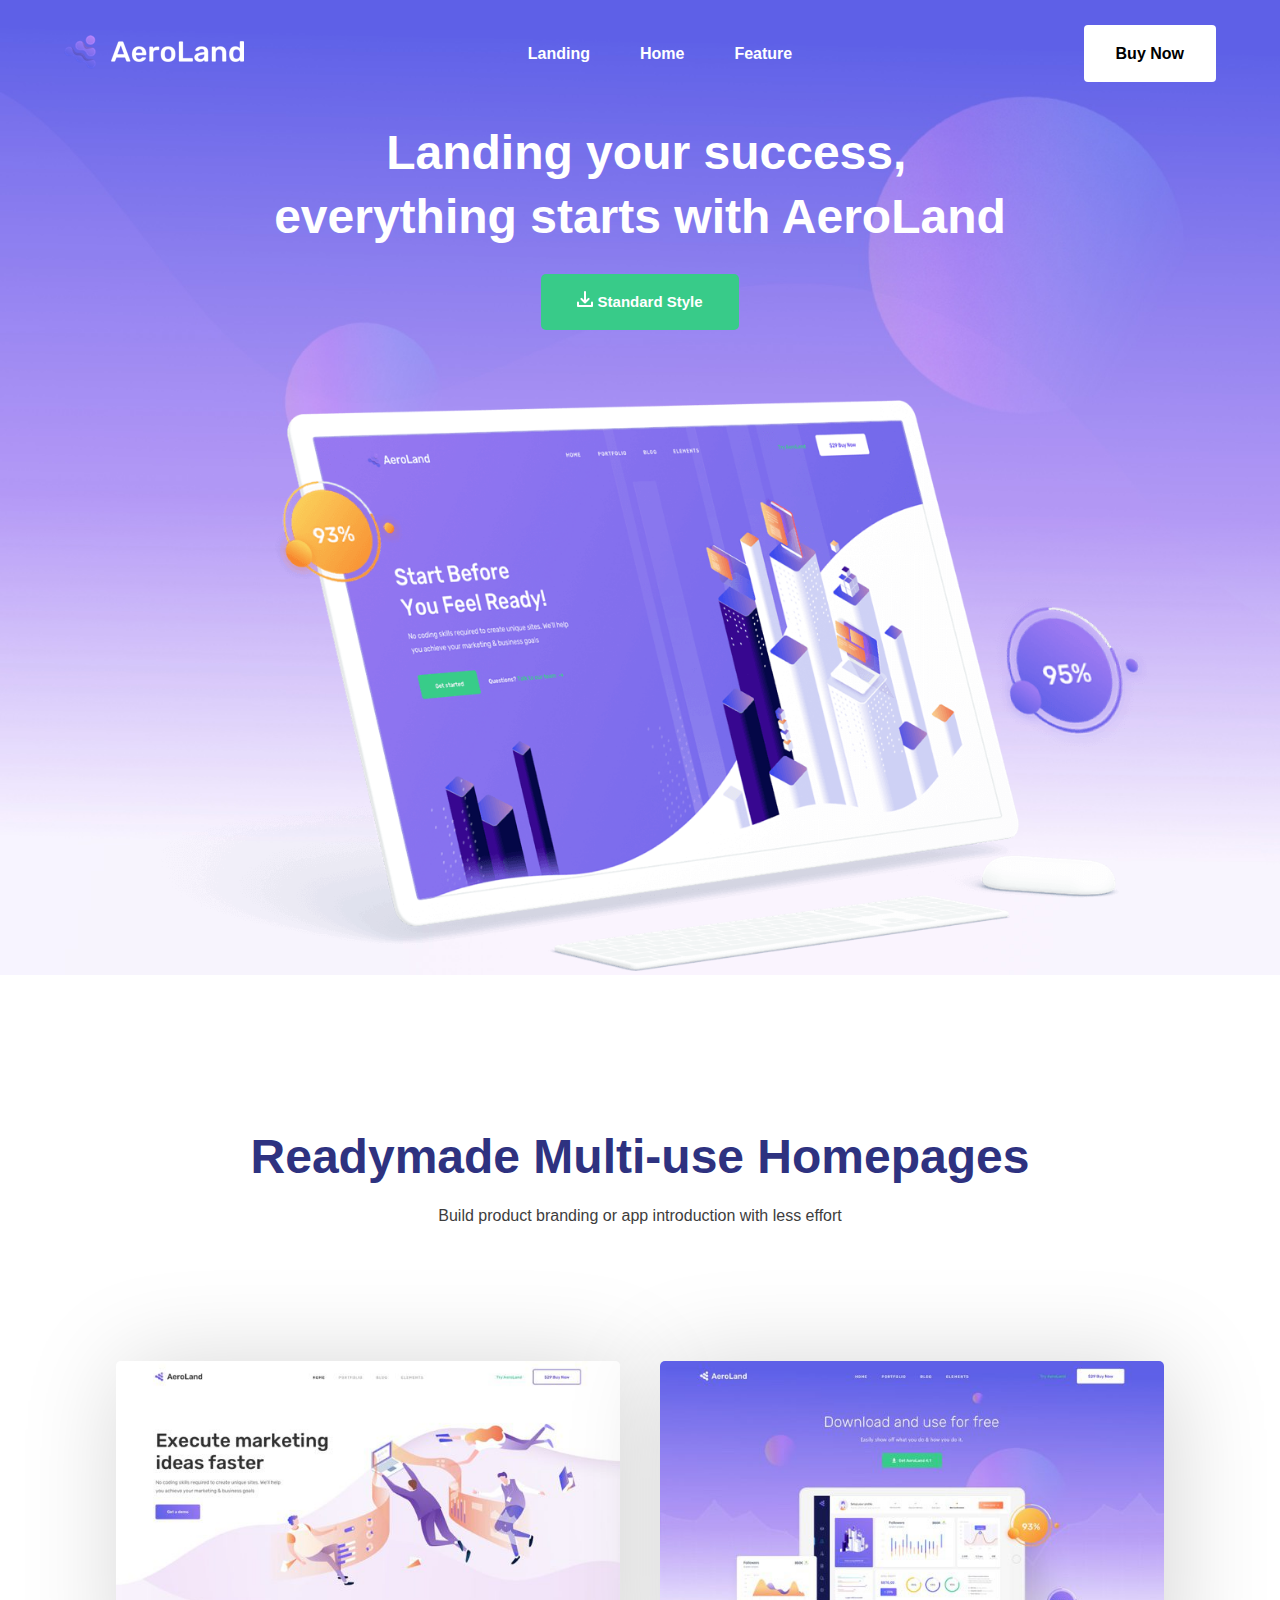
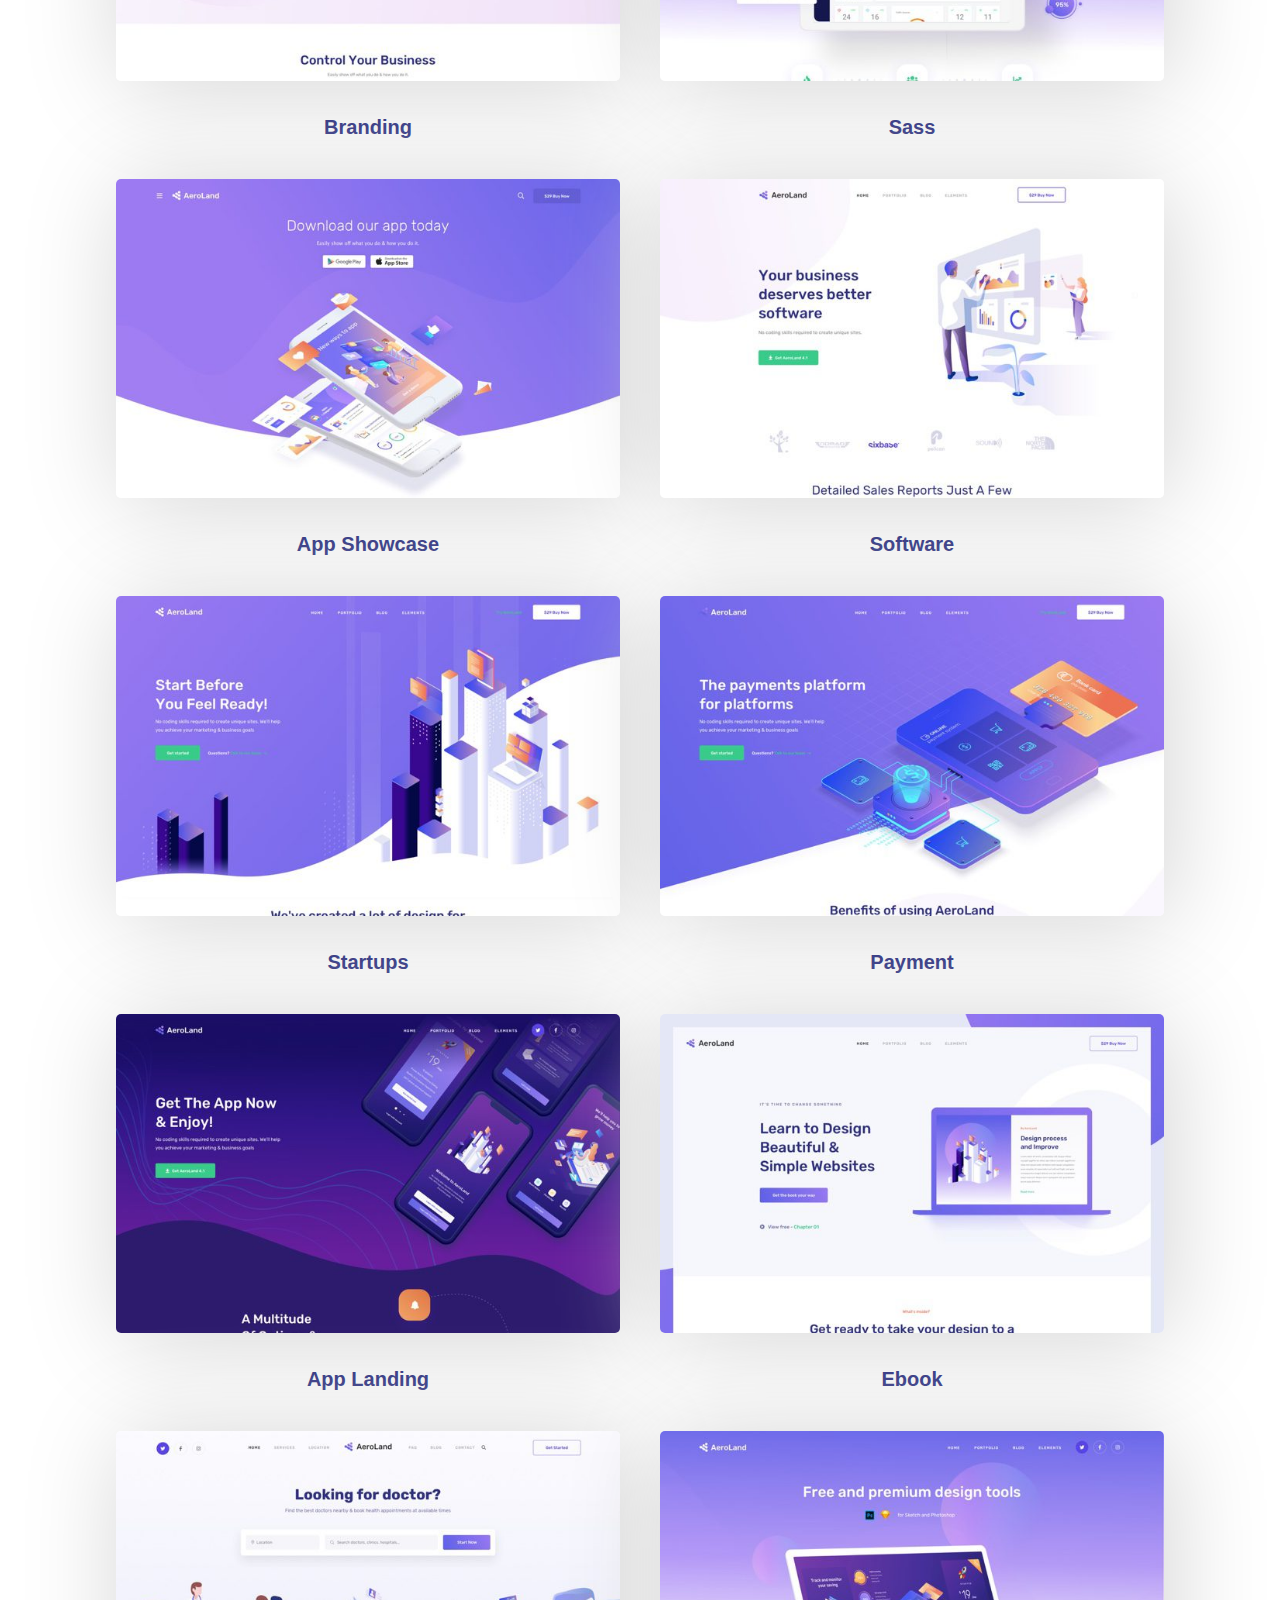
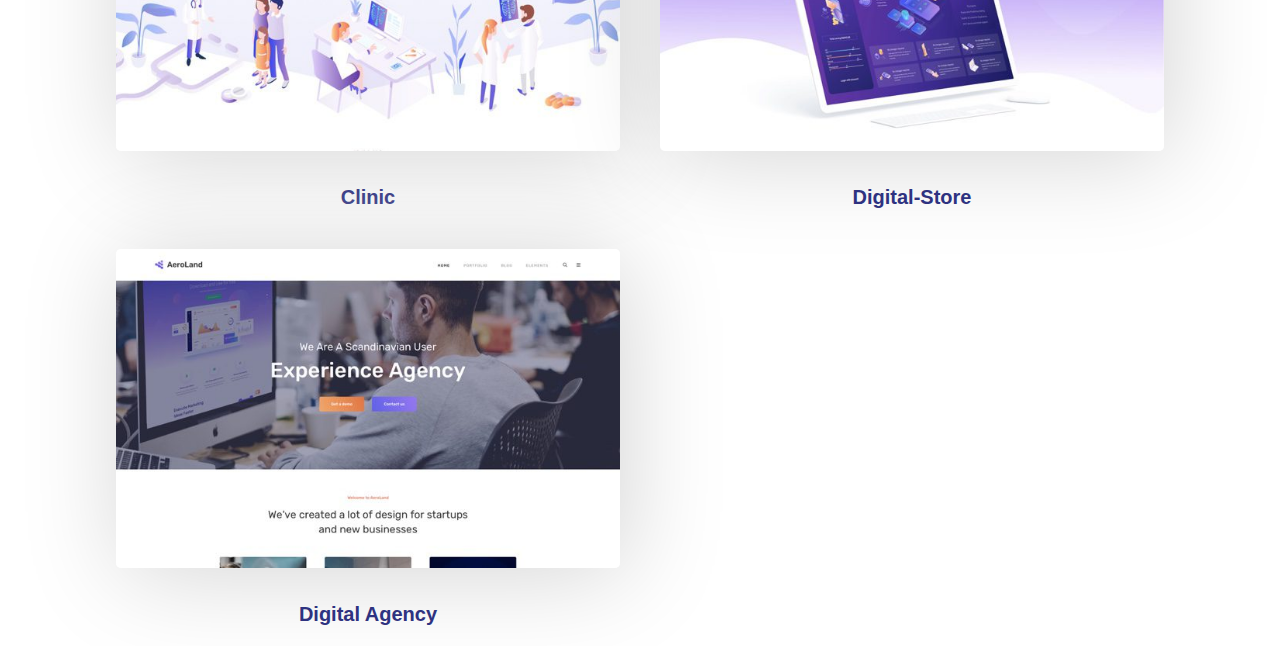
==== index.html @ af45e35d "project-clone-andamento" ====
<!DOCTYPE html>
<html lang="pt-br">

<head>
    <meta charset="UTF-8">
    <meta http-equiv="X-UA-Compatible" content="IE=edge">
    <meta name="viewport" content="width=device-width, initial-scale=1.0">
    <link rel="stylesheet" href="./css/style.css">
    <meta name="description" content="um site clone">

    <title>Aeroland</title>
</head>

<body>
    <!--LOGO DO SITE-->
    <div class="landing-hero-area">


        <nav class="navbar">
            <div class="logo">
                <img src=".//image/logo.png" alt="logo land">
            </div>
            <!--MENU DO SITE-->
            <div class="menu">
                <ul>
                    <li><a href="#">Landing</a></li>
                    <li><a href="#"> Home</a></li>
                    <li><a href="#">Feature</a></li>
                </ul>
            </div>

            <div id="botao-separado">
                <a href="#">Buy Now</a>
            </div>

        </nav>
        <header class="header">

            <div class="headline">
                <div class="title">
                    <h2 class="title-landing">&ensp; &ensp; &ensp; Landing your success,<br>
                        everything starts with AeroLand</h2>
                </div>

                <div class="btn-download">
                    <a class="style-standard" href="#" download>
                        <img src=".//image/download.png" alt="">
                        Standard Style</a>
                </div>


                <div class="img-area">
                    <div class="imagem-area">
                        <img src=".//image/landing.png" alt="">
                    </div>
                </div>
            </div>

        </header>

    </div>
    </div>


    <!--PARTE DA SECTION-->
    <section class="landing-section">
        <div>
            <h2 class="titulo-section">Readymade Multi-use Homepages</h2>
            <p class="subtitulo-section">Build product branding or app introduction with less effort</p>
        </div>
    </section>

    <main class="main">


        <!--EMBRULHO DAS DIVS-->
        <div class="wrap-imagens">

            <div class="landing-miniatura">
                <img class="miniatura-row1" src="/image/img-sections/branding.jpg" alt="branding">
                <h3>Branding</h3>
            </div>
            <div class="landing-miniatura">
                <img class="miniatura-row2" src="/image/img-sections/saas.jpg" alt="saas">
                <h3>Sass</h3>

            </div>
            <div class="landing-miniatura">
                <img class="miniatura-row3" src="/image/img-sections/showcase.jpg" alt="App showcase">
                <h3>App Showcase</h3>

            </div>
            <div class="landing-miniatura">
                <img class="miniatura-row4" src="/image/img-sections/software.jpg" alt="Software">
                <h3>Software</h3>

            </div>
            <div class="landing-miniatura">
                <img class="miniatura-row5" src="/image/img-sections/start-ups.jpg" alt="Start-ups">
                <h3>Startups</h3>

            </div>
            <div class="landing-miniatura">
                <img class="miniatura-row6" src="/image/img-sections/payments.jpg" alt="Payments">
                <h3>Payment</h3>

            </div>
            <div class="landing-miniatura">
                <img class="miniatura-row7" src="/image/img-sections/landing.jpg" alt="Landing">
                <h3>App Landing</h3>

            </div>
            <div class="landing-miniatura">
                <img class="miniatura-row8" src="/image/img-sections/ebook.jpg" alt="Ebook">
                <h3>Ebook</h3>

            </div>
            <div class="landing-miniatura">
                <img class="miniatura-row9" src="/image/img-sections//clinic.jpg" alt="clinic">
                <h3>Clinic</h3>

            </div>
            <div class="landing-miniatura">
                <img class="miniatura-row10" src="/image/img-sections//store.jpg" alt="Store">
                <h3>Digital-Store</h3>

            </div>
            <div class="landing-miniatura">
                <img class="miniatura-row11" src="/image/img-sections/agency.jpg" alt="Digital Agency">
                <h3>Digital Agency</h3>
            </div>
            <div class="space-none">
            </div>
        </div>
    </main>


    <section class="section2">
        <div class="container-section2">


        </div>
    </section>


</body>

</html>
---- css/style.css ----
.landing-hero-area {
    background-image: url('../image/background.jpg');
    background-size: cover;
    background-repeat: no-repeat;
    ;
}

* {
    margin: 0;
    border: 0;
    box-sizing: border-box;
    font-family: "Helvetica Neue", Helvetica, Arial, sans-serif;
}

.landing-hero-area {
    background-image: url(/image/background.jpg);
    background-size: cover;
    background-repeat: no-repeat;
}

.navbar {
    display: flex;
    height: 12vh;
    justify-content: center;
    align-items: center;
}

.logo {
    flex: 20%;
    margin-left: 5%;
    text-align: left;
}

.logo img {
    cursor: pointer;

}

.menu {
    flex: 50%;

}

.menu ul {
    list-style: none;
    display: flex;
    justify-content: center;
}

.menu ul li a {
    text-decoration: none;
    color: white;
    margin: 10px;
    padding: 15px;
    font-weight: 600;
}

#botao-separado {
    flex: 20%;
    margin-right: 5%;
    text-align: right;
}

#botao-separado>a {
    background-color: rgb(255, 255, 255);
    padding: 20px 32px;
    border-radius: 4px;
    color: black;
    text-decoration: none;
    font-weight: bold;

}

.header {
    display: flex;
    height: 100%;
    justify-content: center;
    margin-top: 1%;
}

.headline {
    display: block;
    height: 100%;
    width: 80%;
}

.title {
    display: flex;
    justify-content: center;
    color: rgb(0, 0, 0);
}

.title-landing {
    font-family: "Rubik", sans-serif;
    line-height: 1.34;
    font-weight: bold;
    font-size: 48px;
    color: #fff !important;
}

.img-area {
    display: flex;
    justify-content: center;
    align-items: flex-end;
}

.img-area img {
    max-width: 100%;
    justify-content: center;
    margin-top: 70px;
}

.btn-download {
    display: flex;
    justify-content: center;
}

.style-standard {
    font-size: 15px;
    font-weight: 600;
    letter-spacing: 0;
    color: #fff;
    background: #38cb89;
    padding: 0 36px;
    height: 56px;
    line-height: 56px;
    border-width: 0;
    border-radius: 5px;
    text-decoration: none;
    margin-top: 25px;
}

/* PARTE DA SECTION */

.landing-section {
    display: flex;
    justify-content: center;
    margin-top: 150px;
}


.titulo-section {
    font-size: 48px;
    font-family: "Rubik", sans-serif;
    line-height: 1.34;
    color: #2e3280;
    font-weight: bold;
    text-align: center;
}


.subtitulo-section {
    color: rgb(61, 61, 61);
    margin: 15px;
    line-height: 1.34;
    text-align: center;
}



/* */
.main {
    display: flex;
    height: 100%;
    justify-content: center;
    width: 100%;
    margin-top: 100px
}

.wrap-imagens {
    display: flex;
    flex-wrap: wrap;
    max-width: 85%;
    margin: 0 auto;

}

.wrap-imagens>div {
    flex: 1 1 400px;
    margin: 20px
}

.landing-miniatura img {
    max-width: 100%;
    display: block;
    border-radius: 5px;
    box-shadow: 6px 6px 100px rgb(212, 212, 212);
}


.landing-miniatura h3 {
    text-align: center;
    color: #2e3280;
    margin: 35px 0px auto;
    font-size: 20px;
    font-weight: bold;
}


.section2 {
    display: flex;
    height: 100%;
    width: 100%;
    justify-content: center;
}
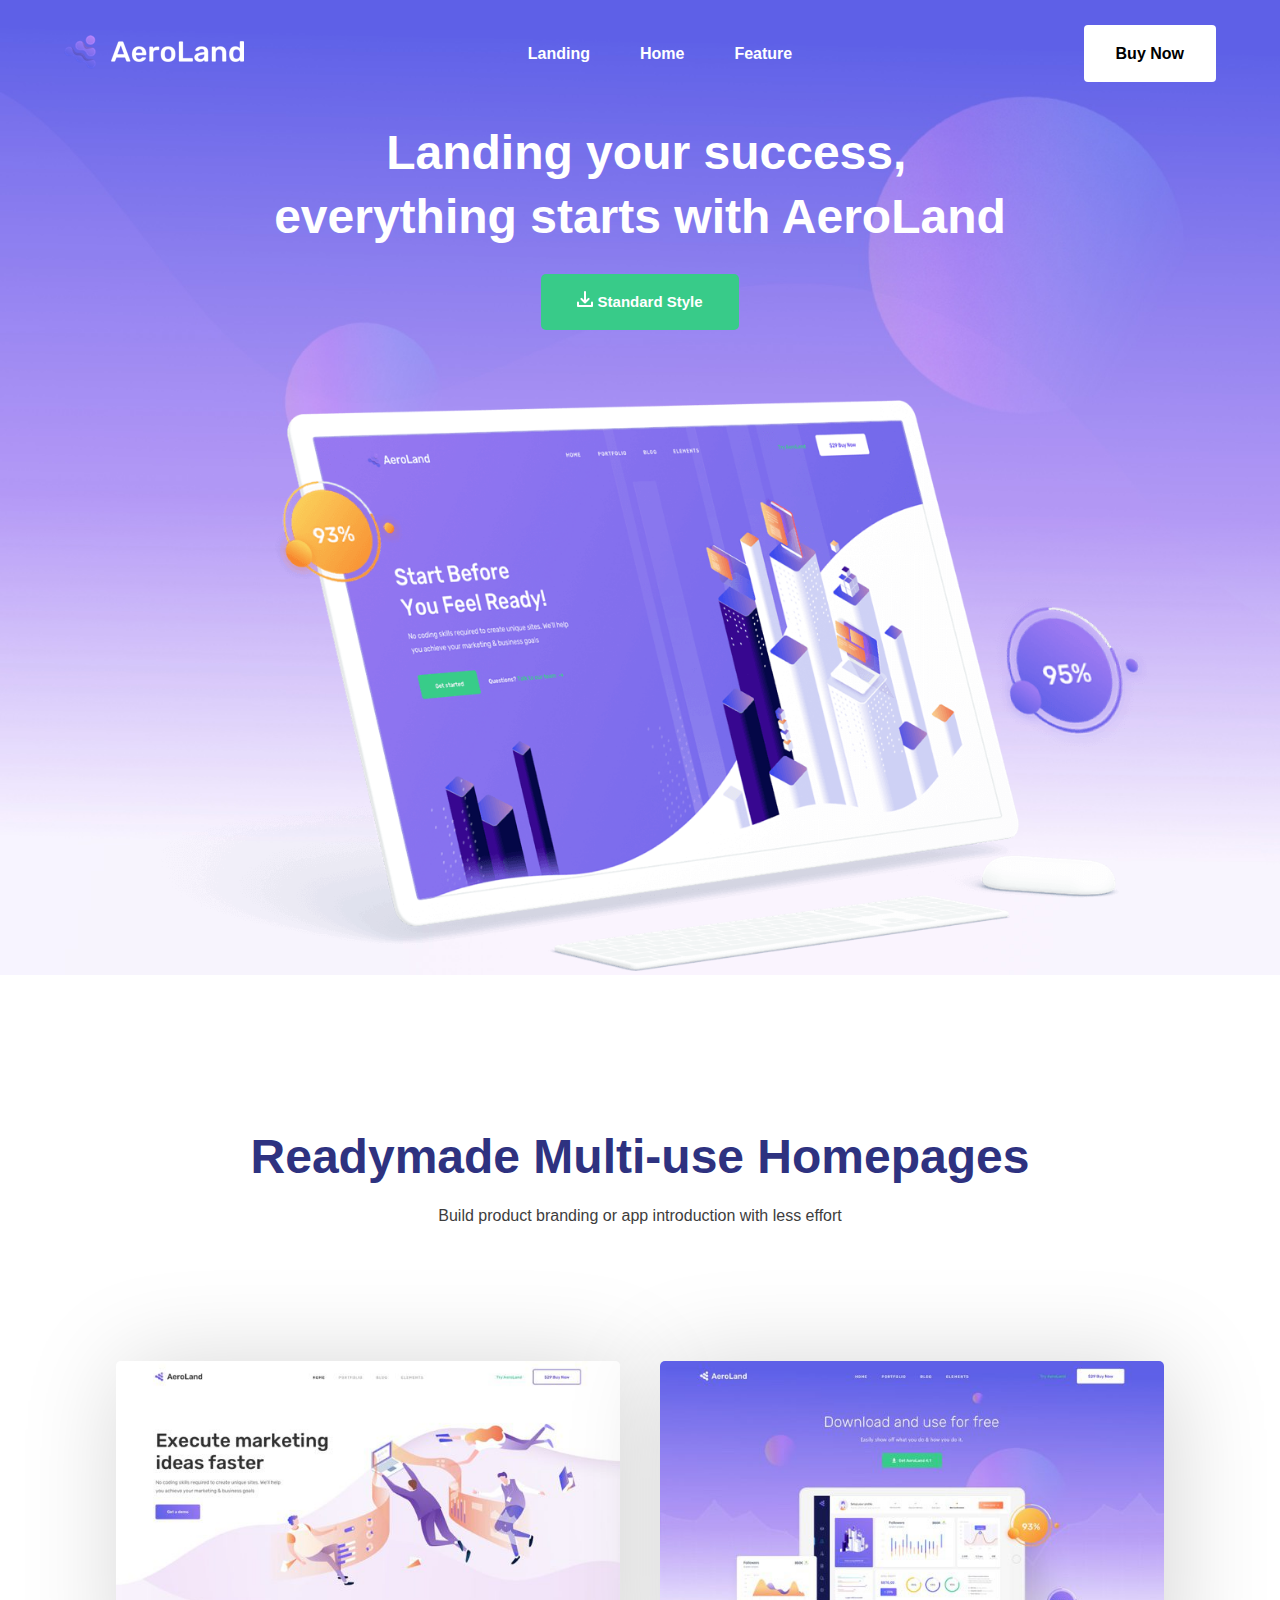
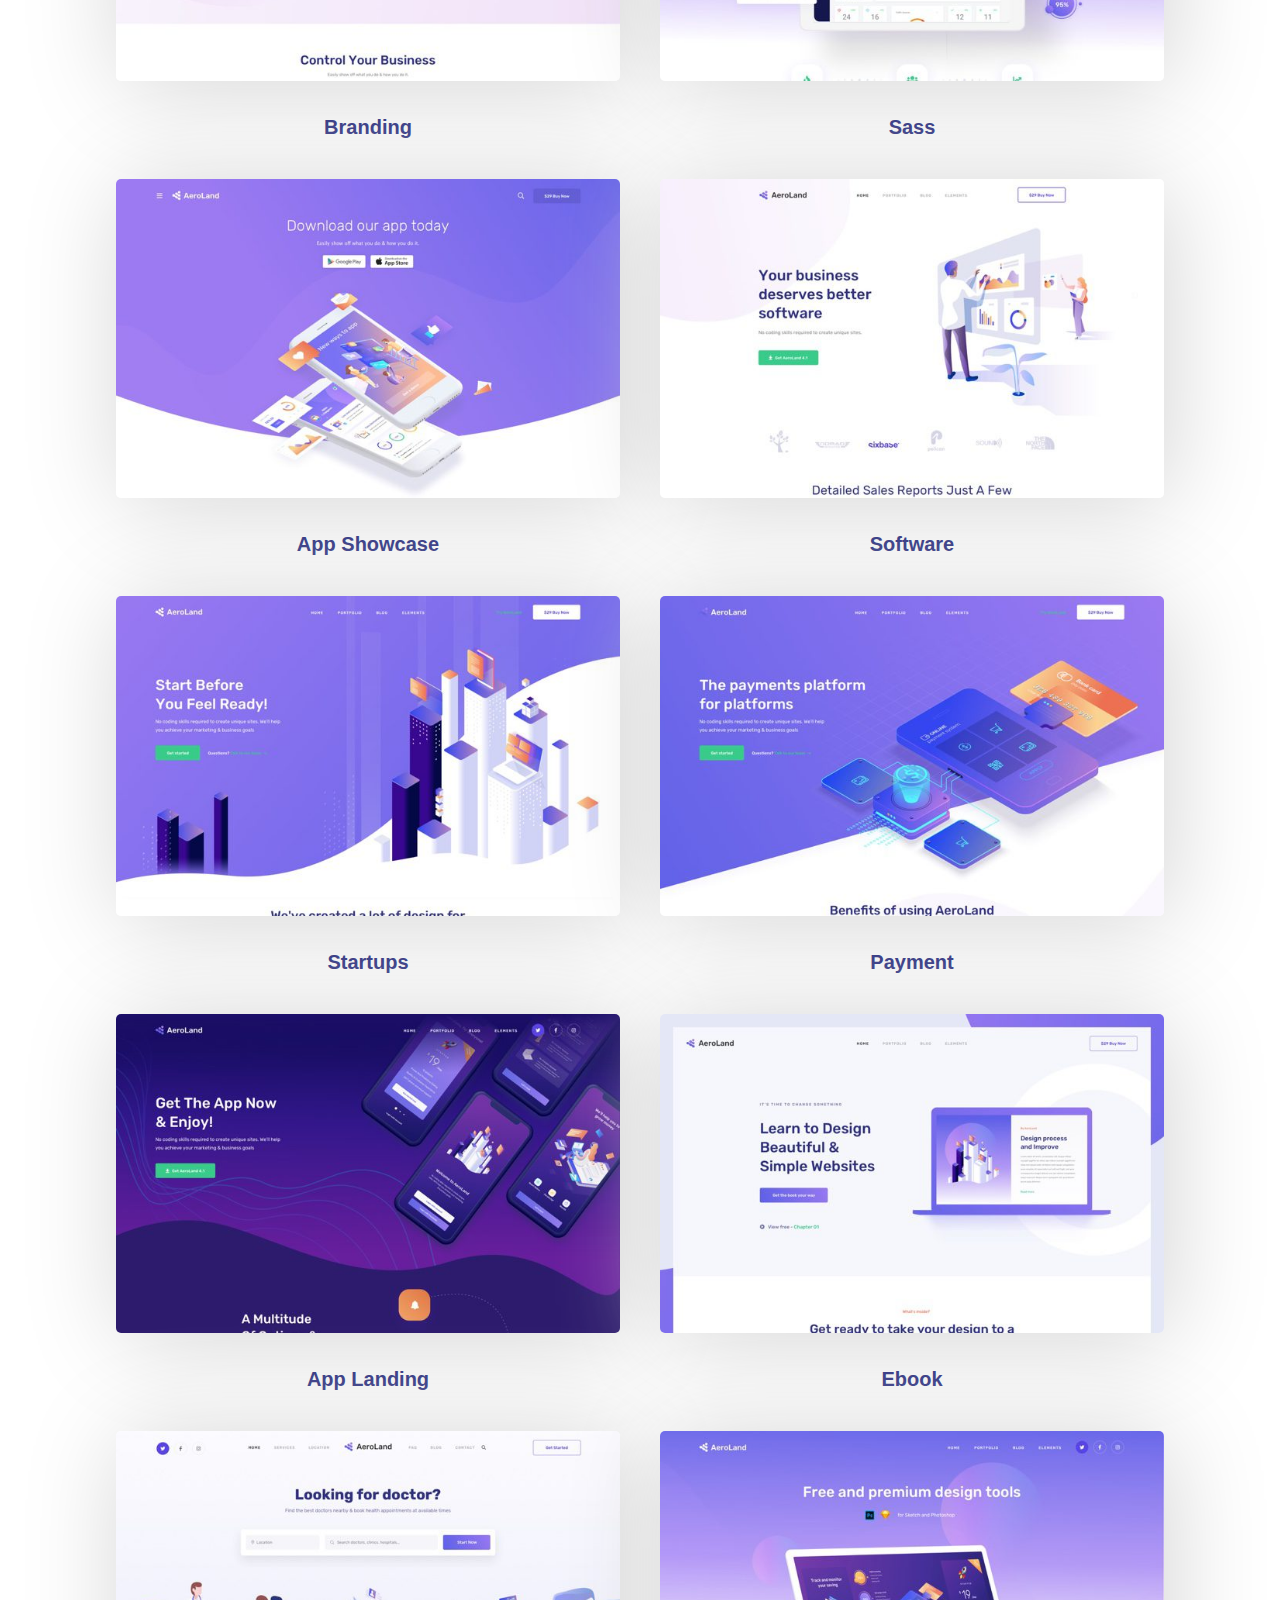
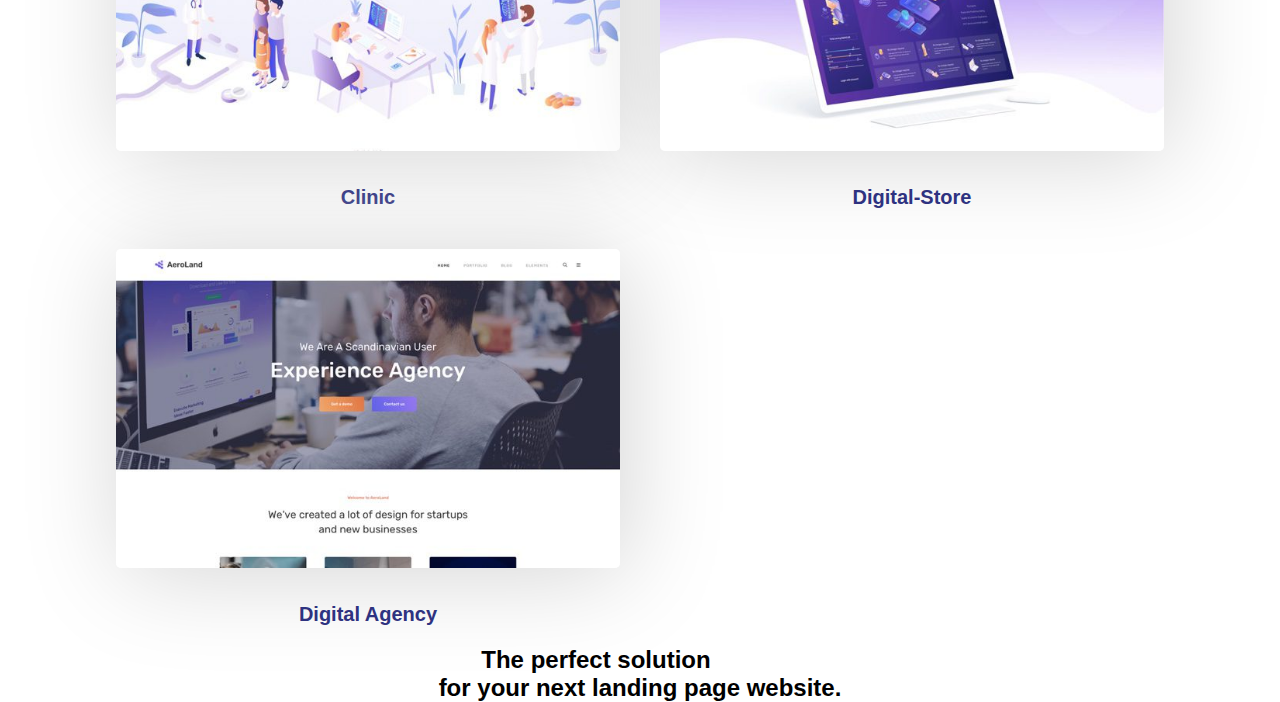
==== commit 36c91d53: "novas funcionalidades" ====
--- a/index.html
+++ b/index.html
@@ -44,7 +44,7 @@
 
                 <div class="btn-download">
                     <a class="style-standard" href="#" download>
-                        <img src=".//image/download.png" alt="">
+                        <img class="imagem-download-button" src=".//image/download.png" alt="">
                         Standard Style</a>
                 </div>
 
@@ -138,8 +138,15 @@
     <section class="section2">
         <div class="container-section2">
 
+            <div class="titulo-section2">
+                <h2>&ensp;&ensp;&ensp; The perfect solution <br>
+                    for your next landing page website.</h2>
+            </div>
 
-        </div>
+            <div class="icon">
+                <i class="fa fa-fire"></i>
+            </div>
+
     </section>
 
 
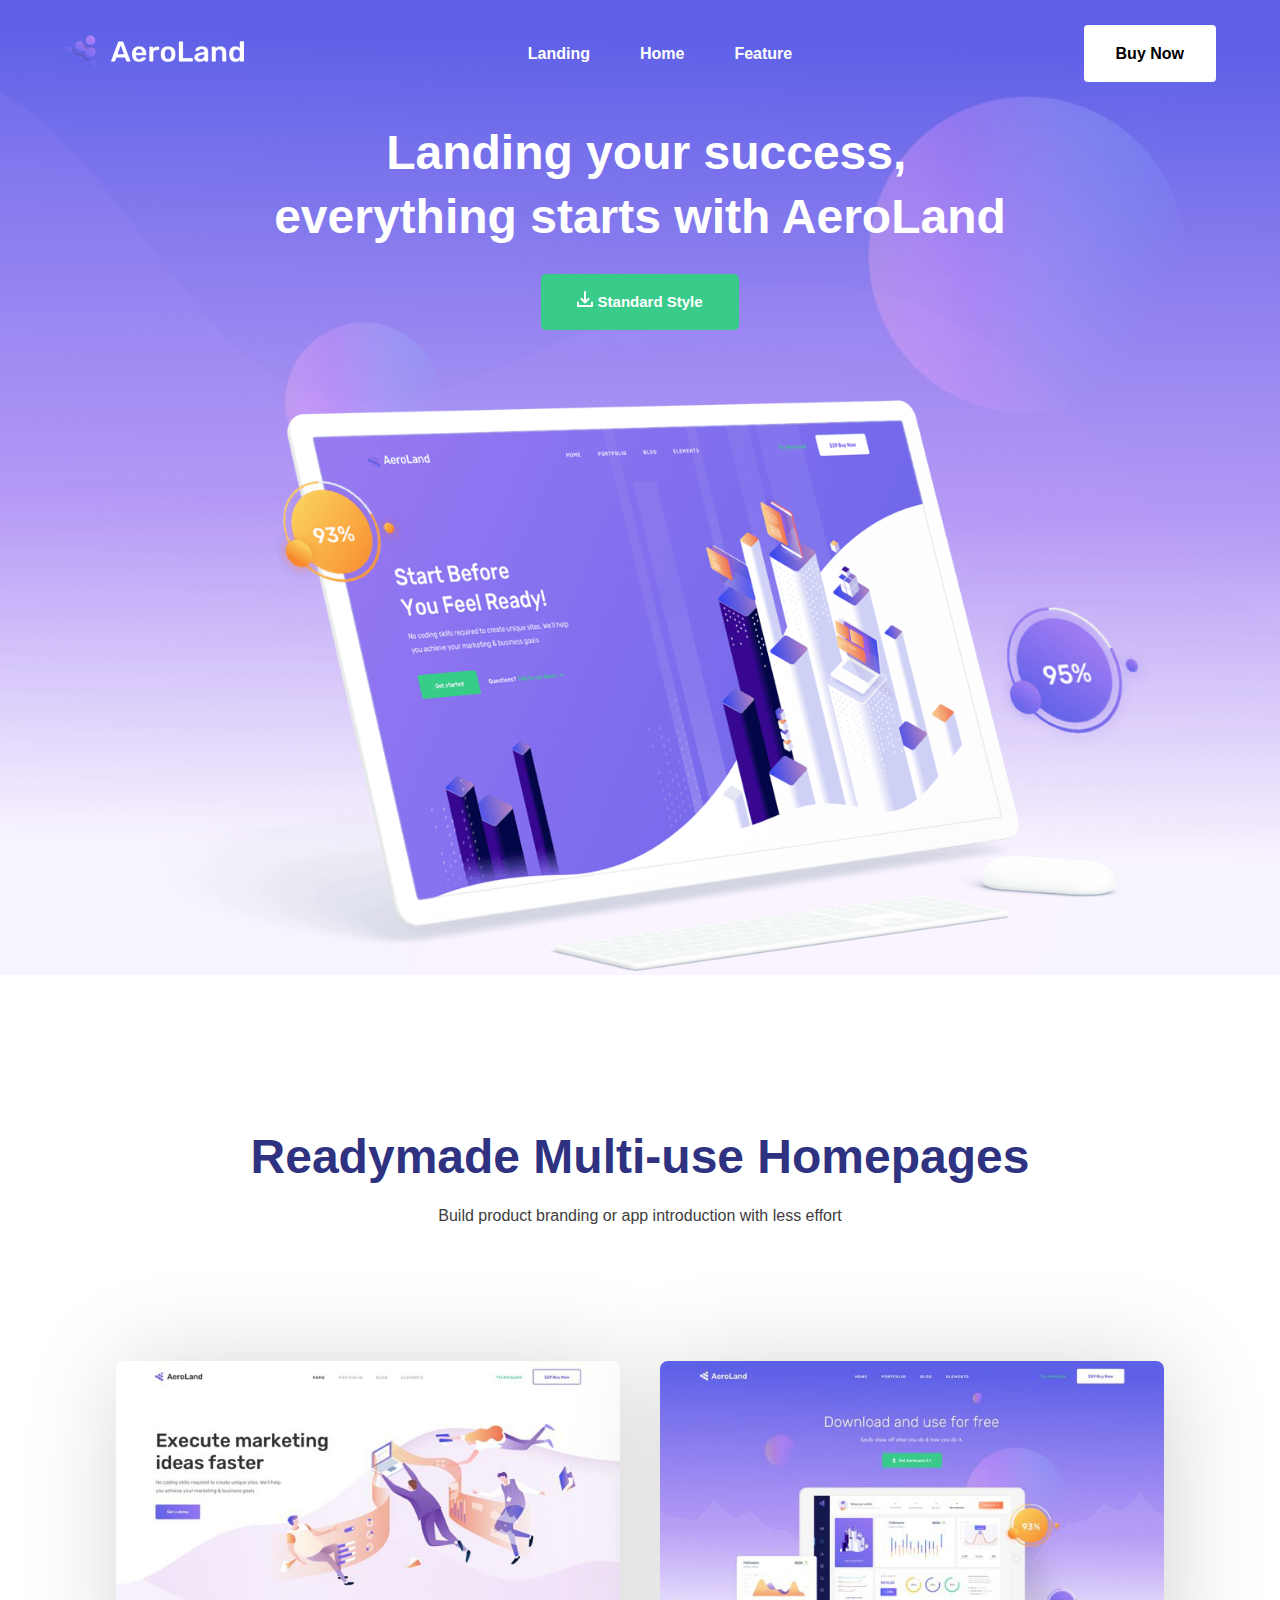
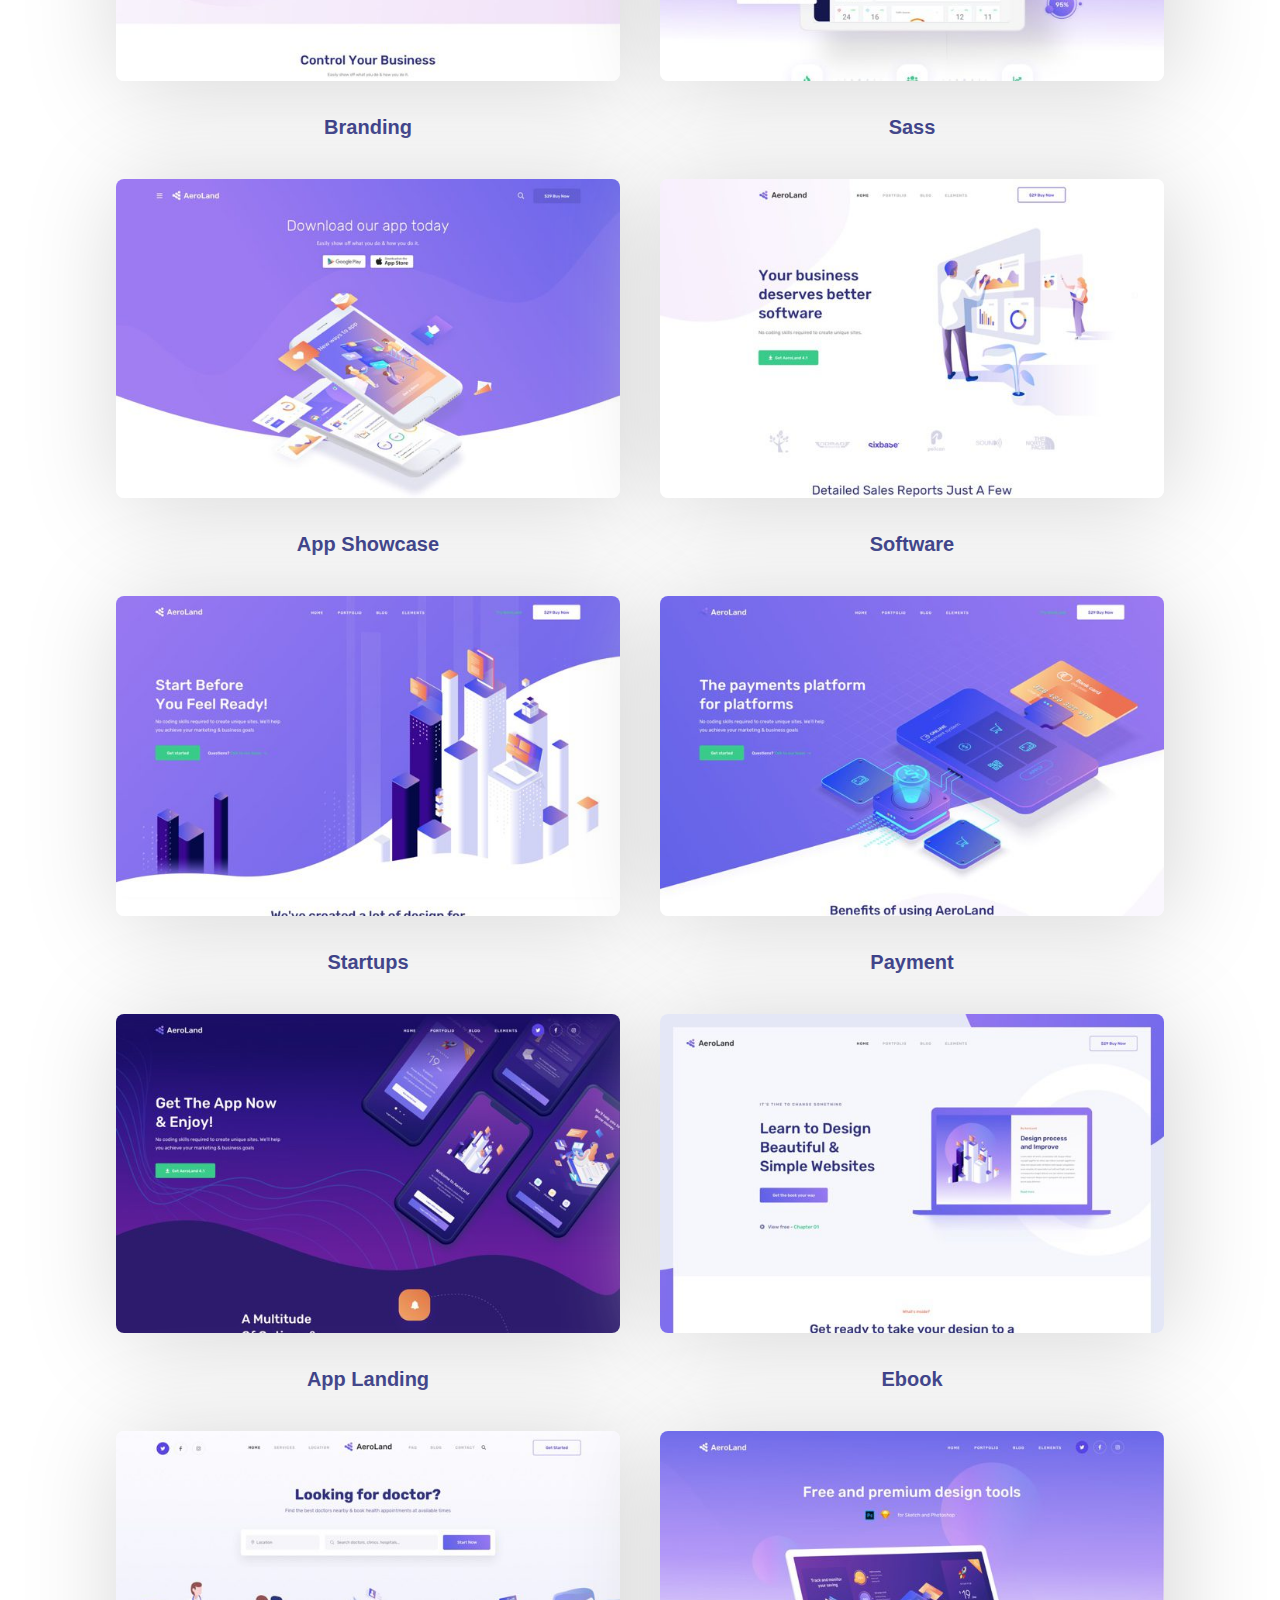
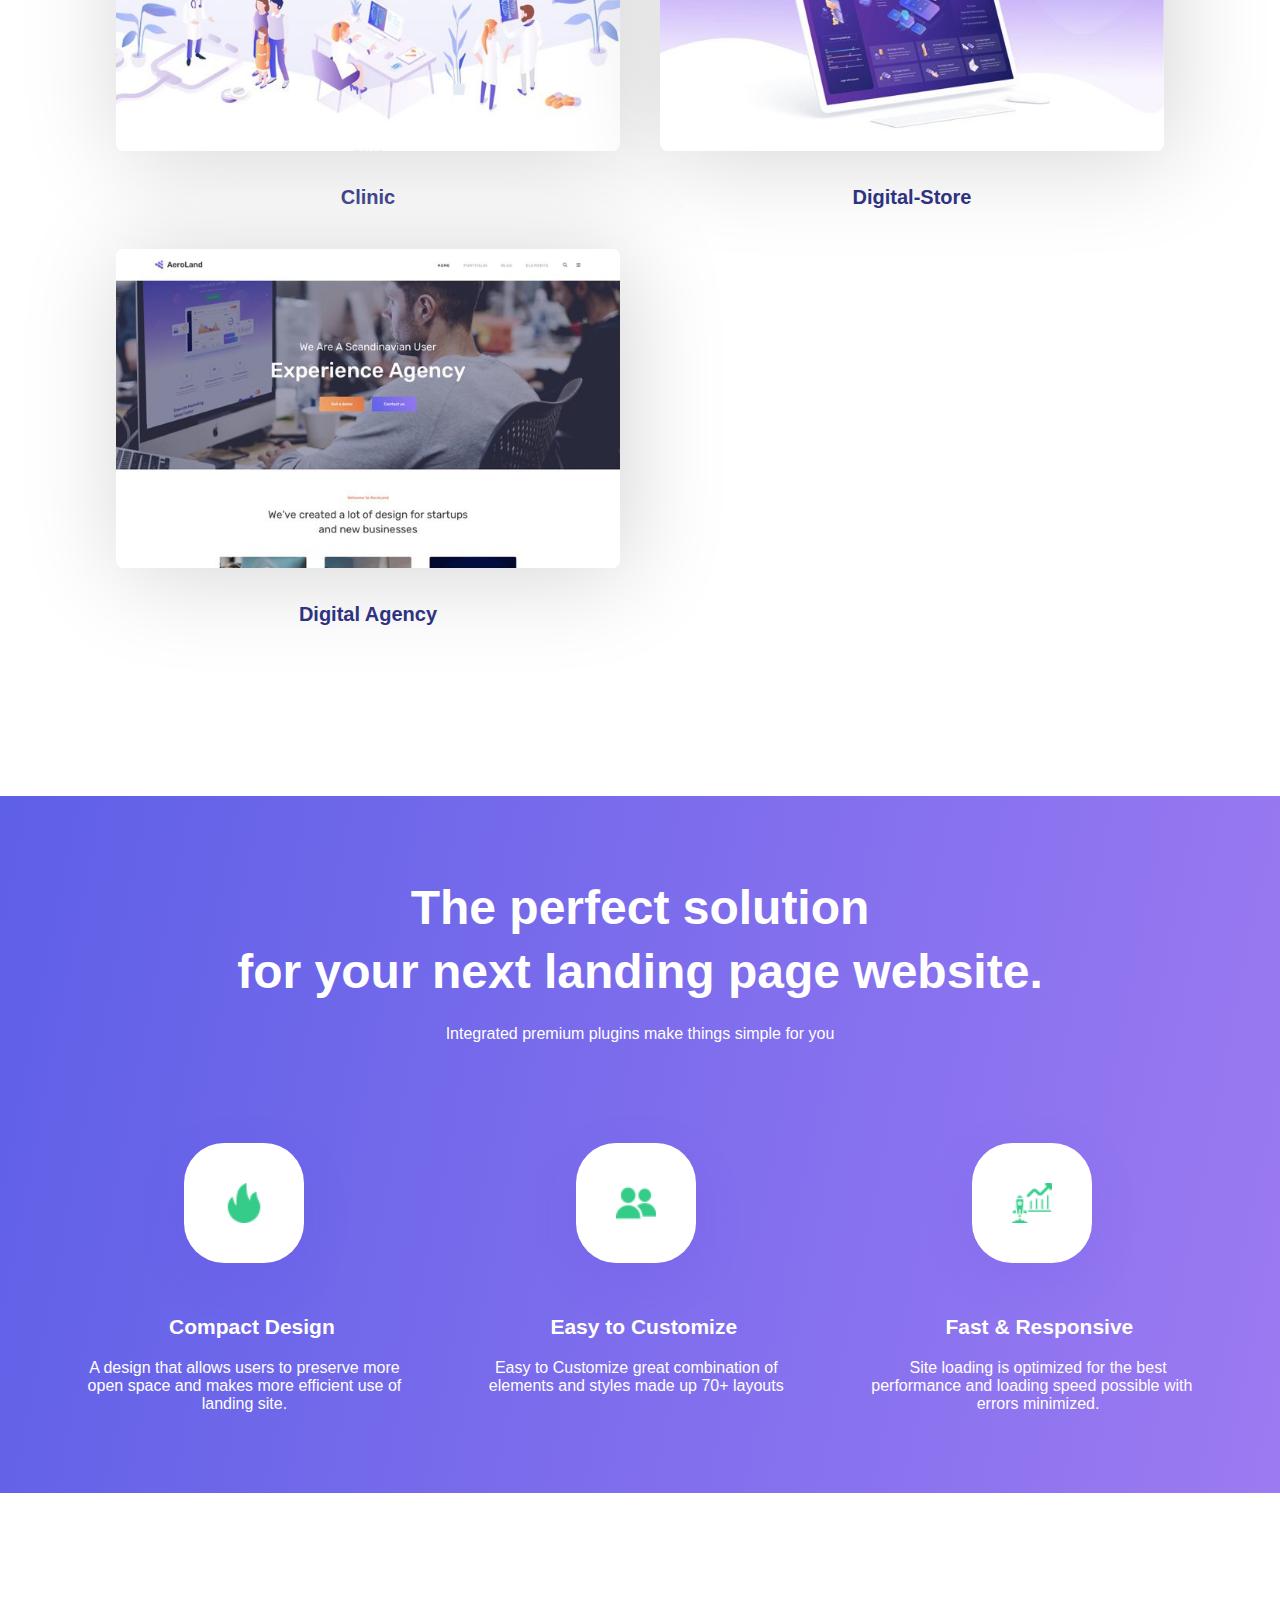
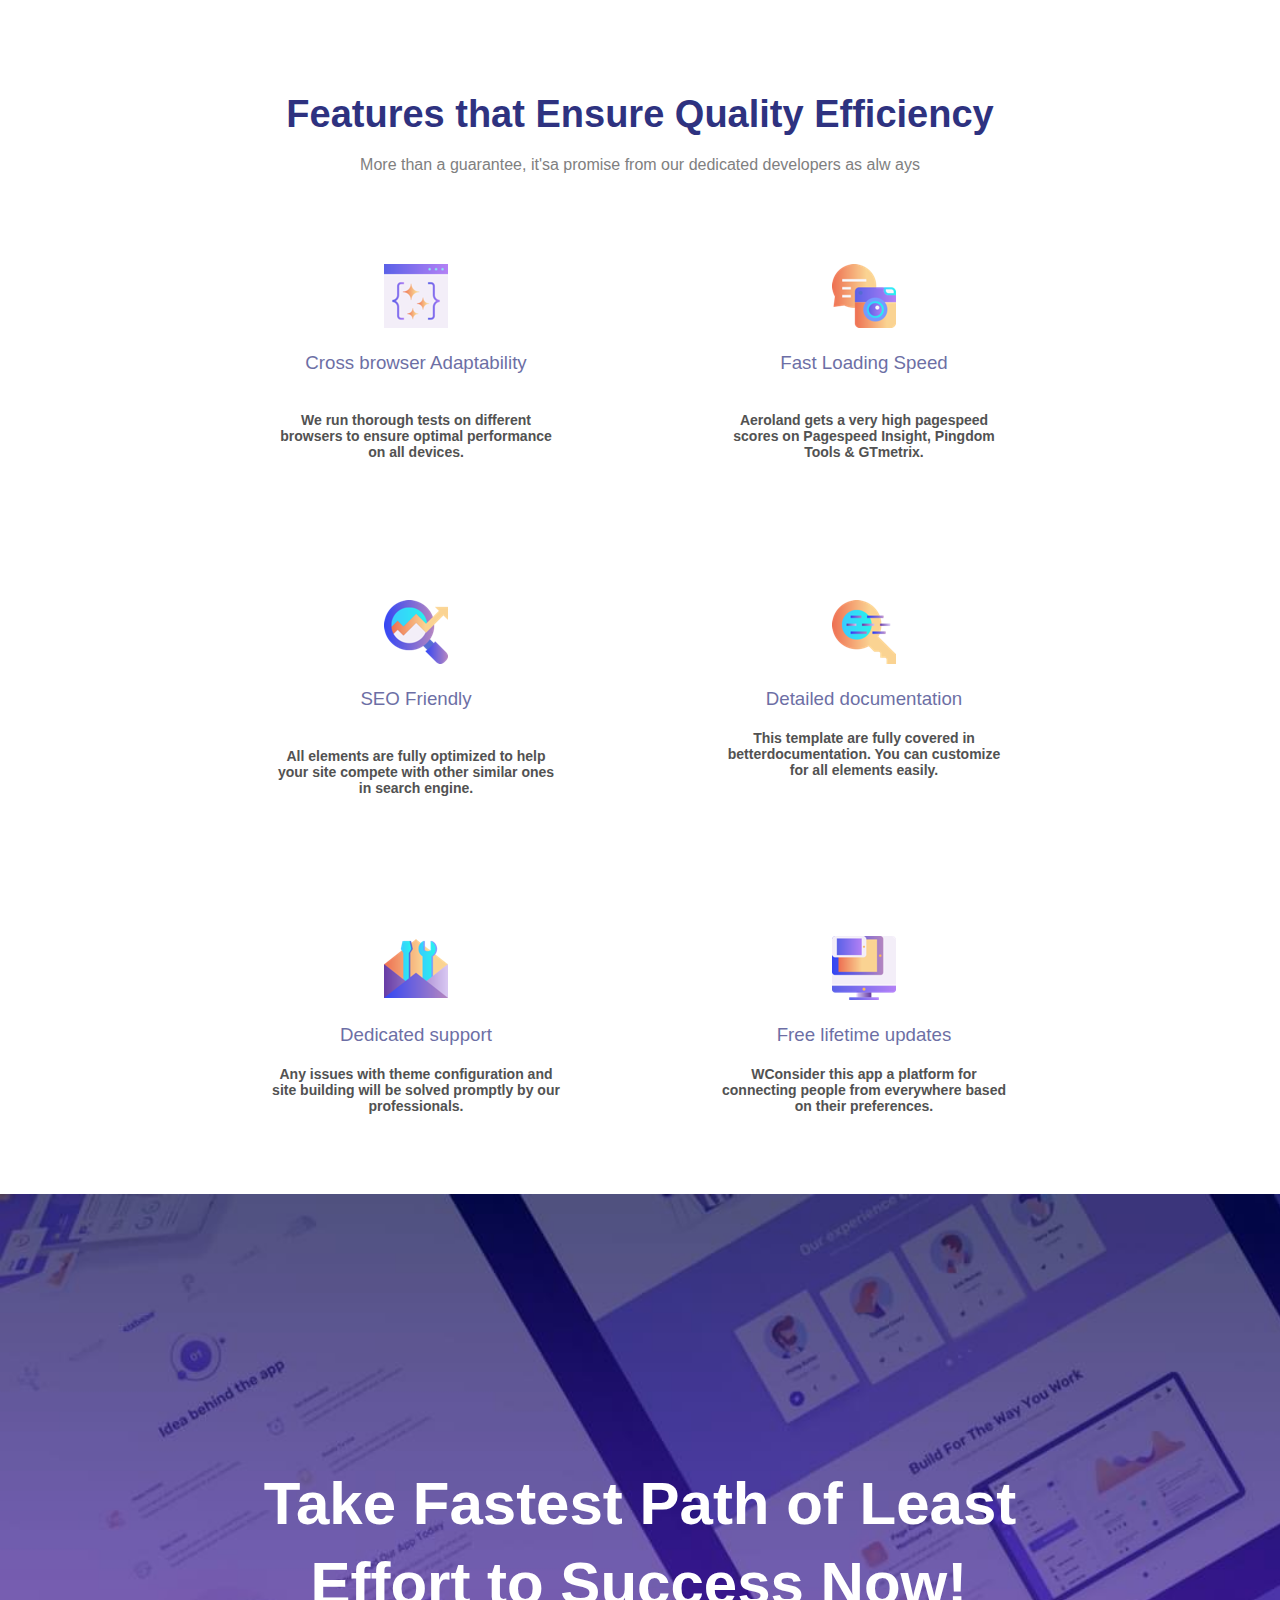
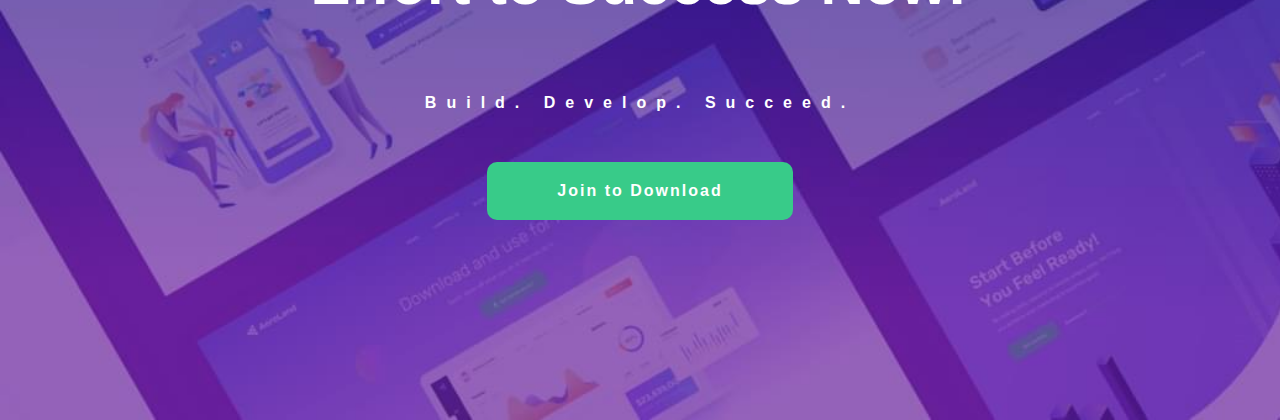
==== commit 9fa1bcdf: "novas funcionalidades" ====
--- a/index.html
+++ b/index.html
@@ -139,17 +139,193 @@
         <div class="container-section2">
 
             <div class="titulo-section2">
-                <h2>&ensp;&ensp;&ensp; The perfect solution <br>
+                <h2> The perfect solution <br>
                     for your next landing page website.</h2>
             </div>
 
-            <div class="icon">
-                <i class="fa fa-fire"></i>
-            </div>
-
+            <div class="subtitulo-section2">
+                <h4>Integrated premium plugins make things simple for you </h4>
+            </div>
+
+
+
+            <div class="box-icons">
+
+                <div class="wraper-box-icons">
+
+                    <div class="icon1">
+                        <img class="img-mod-icon" src=".//image/icons/fogo.png" alt="">
+                    </div>
+
+                    <div class="icon-title">
+                        <h5>Compact Design
+                        </h5>
+                    </div>
+
+                    <div class="icon-content">
+                        <p class="text-of-icon">A design that allows users to preserve more <br>
+                            open space and makes more efficient use of<br>
+                            landing site.</p>
+                    </div>
+
+                </div>
+
+                <div class="wraper-box-icons">
+
+                    <div class="icon2">
+
+                        <img src=".//image/icons/amigos.png" alt="">
+                    </div>
+
+                    <div class="icon-title">
+                        <h5>Easy to Customize</h5>
+                    </div>
+
+                    <div class="icon-content">
+                        <p class="text-of-icon">Easy to Customize great combination of <br>elements and styles made up
+                            70+ layouts</p>
+                    </div>
+                </div>
+
+
+                <div class="wraper-box-icons">
+                    <div class="icon3">
+                        <img src=".//image/icons/grafico.png" alt="">
+                    </div>
+
+                    <div class="icon-title">
+                        <h5>Fast & Responsive</h5>
+                    </div>
+
+                    <div class="icon-content">
+                        <p class="text-of-icon">&ensp; Site loading is optimized for the best <br>performance and
+                            loading speed possible
+                            with<br>
+                            &ensp; errors minimized.</p>
+                    </div>
+                </div>
+            </div>
     </section>
 
 
+    <section class="section3">
+        <div class="wraper-section3">
+
+
+            <div class="titulo_e_subtitulo">
+                <div class="titulo3">
+                    <h2>Features that Ensure Quality Efficiency
+                    </h2>
+                </div>
+
+                <div class="subtitulo3">
+                    <h4>More than a guarantee, it'sa promise from our dedicated developers as alw ays
+                    </h4>
+                </div>
+
+                <div class="container-area-section3">
+
+                    <div class="content-sec1">
+                        <img class="img00" src=".//image/icons-section3/icon-sec1.png" alt="">
+
+                        <div class="titulo_e_subtitulo_section3">
+                            <h3>Cross browser Adaptability</h3><br>
+
+                            <p>We run thorough tests on different
+                                browsers to ensure optimal performance
+                                on all devices.
+                            </p>
+                        </div>
+
+                    </div>
+
+                    <div class="content-sec2">
+                        <img class="img00" src=".//image/icons-section3/icon-sec2.png" alt="">
+
+                        <div class="titulo_e_subtitulo_section3">
+                            <h3>Fast Loading Speed</h3><br>
+                            <p>Aeroland gets a very high pagespeed scores on Pagespeed Insight, Pingdom Tools &
+                                GTmetrix.
+                            </p>
+                        </div>
+
+                    </div>
+
+
+                    <div>
+                        <img class="img00" src=".//image/icons-section3/icon-sec3.png" alt="">
+
+                        <div class="titulo_e_subtitulo_section3">
+                            <h3>SEO Friendly</h3><br>
+                            <p>
+                                All elements are fully optimized to help your site compete with other similar
+                                ones in
+                                search engine.
+                            </p>
+                        </div>
+                    </div>
+
+
+                    <div>
+                        <img class="img00" src=".//image/icons-section3/icon-sec4.png" alt=""><br>
+                        <div class="titulo_e_subtitulo_section3">
+                            <h3>Detailed documentation</h3>
+                            <p>This template are fully covered in betterdocumentation. You can customize for
+                                all
+                                elements easily.
+                            </p>
+                        </div>
+                    </div>
+
+                    <div>
+                        <img class="img00" src=".//image/icons-section3/icon-sec5.png" alt="">
+                        <div class="titulo_e_subtitulo_section3">
+                            <h3>Dedicated support</h3>
+                            <p>Any issues with theme configuration and site building will be solved promptly by
+                                our
+                                professionals.
+                            </p>
+                        </div>
+                    </div>
+
+                    <div class="content-sec6">
+                        <img class="img00" src=".//image/icons-section3/icon-sec6.png" alt="">
+                        <div class="titulo_e_subtitulo_section3">
+                            <h3>Free lifetime updates</h3>
+                            <p>WConsider this app a platform for connecting people from everywhere based on
+                                their
+                                preferences.
+                            </p>
+                        </div>
+                    </div>
+                </div>
+            </div>
+        </div>
+
+        </div>
+    </section>
+
+
+    <footer class="footer">
+        <div class="wraper-footer">
+
+            <div class="titulo-footer">
+                <h1>Take Fastest Path of Least <br>
+                    &ensp; Effort to Success Now!</h1>
+            </div>
+
+            <div class="paragrafo-footer">
+                <p>Build. Develop. Succeed.</p>
+            </div>
+
+            <div class="download-footer">
+                <a href="#" download>Join to Download</a>
+            </div>
+
+
+        </div>
+    </footer>
+
 </body>
 
 </html>--- a/css/style.css
+++ b/css/style.css
@@ -16,6 +16,7 @@
     background-image: url(/image/background.jpg);
     background-size: cover;
     background-repeat: no-repeat;
+
 }
 
 .navbar {
@@ -164,7 +165,7 @@
     height: 100%;
     justify-content: center;
     width: 100%;
-    margin-top: 100px
+    margin-top: 100px;
 }
 
 .wrap-imagens {
@@ -172,18 +173,19 @@
     flex-wrap: wrap;
     max-width: 85%;
     margin: 0 auto;
-
+    margin-bottom: 150px;
 }
 
 .wrap-imagens>div {
     flex: 1 1 400px;
-    margin: 20px
+    margin: 20px;
+
 }
 
 .landing-miniatura img {
     max-width: 100%;
     display: block;
-    border-radius: 5px;
+    border-radius: 8px;
     box-shadow: 6px 6px 100px rgb(212, 212, 212);
 }
 
@@ -196,10 +198,454 @@
     font-weight: bold;
 }
 
-
+/* SESSAO DOIS */
 .section2 {
     display: flex;
+}
+
+
+.container-section2 {
+    background: linear-gradient(-259deg, #5e60e7, #9c7af2);
+    width: 100%;
     height: 100%;
+
+}
+
+
+.titulo-section2 {
+    position: relative;
+    margin-left: 10%;
+    text-align: center;
+    margin-top: 80px;
+    width: 80%;
+}
+
+.titulo-section2 h2 {
+    line-height: 1.34;
+    color: #fff;
+    font-weight: bold;
+    font-size: 48px;
+}
+
+.subtitulo-section2 {
+    text-align: center;
+    margin-top: 20px;
+}
+
+.subtitulo-section2 h4 {
+    color: rgb(255, 255, 255);
+    font-weight: 100;
+}
+
+
+.box-icons {
+    display: flex;
+    flex-wrap: wrap;
+    justify-content: space-evenly;
+    margin-top: 100px;
+    margin-bottom: 80px;
+}
+
+
+.icon1 {
+    width: 120px;
+    height: 120px;
+    line-height: 120px;
+    border-radius: 40px;
+    font-size: 34px;
+    background: #fff;
+    box-shadow: 0 15px 50px rgb(89 69 230 / 12%);
+    margin: 0 auto 52px;
+    transition: all .3s cubic-bezier(.645, .045, .355, 1);
+    color: #38cb89;
+}
+
+.icon2 {
+    width: 120px;
+    height: 120px;
+    line-height: 120px;
+    border-radius: 40px;
+    font-size: 34px;
+    background: #fff;
+    box-shadow: 0 15px 50px rgb(89 69 230 / 12%);
+    margin: 0 auto 52px;
+    transition: all .3s cubic-bezier(.645, .045, .355, 1);
+    color: #38cb89;
+}
+
+.icon3 {
+    width: 120px;
+    height: 120px;
+    line-height: 120px;
+    border-radius: 40px;
+    font-size: 34px;
+    background: #fff;
+    box-shadow: 0 15px 50px rgb(89 69 230 / 12%);
+    margin: 0 auto 52px;
+    transition: all .3s cubic-bezier(.645, .045, .355, 1);
+    color: #38cb89;
+
+}
+
+
+
+.icon1 img {
+    margin-left: 40px;
+    margin-top: 40px;
+    width: 40px;
+
+}
+
+.icon2 img {
+    margin-left: 40px;
+    margin-top: 40px;
+    width: 40px;
+
+}
+
+.icon3 img {
+    margin-left: 40px;
+    margin-top: 40px;
+    width: 40px;
+
+}
+
+
+.icon-title h5 {
+    font-size: 21px;
+    text-align: center;
+    color: white;
+    margin-left: 15px;
+}
+
+
+
+.text-of-icon {
+    margin-top: 20px;
+    color: white;
+    text-align: center;
+}
+
+
+
+.icon1:hover {
+    background: #38cb89;
+
+}
+
+.icon2:hover {
+    background: #38cb89;
+
+}
+
+.icon3:hover {
+    background: #38cb89;
+
+}
+
+
+.section3 {
+    display: flex;
+    height: 100%;
+    justify-content: center;
     width: 100%;
-    justify-content: center;
+    margin-top: 100px
+}
+
+
+.wraper-section3 {
+    width: 70%;
+
+}
+
+.titulo_e_subtitulo {
+    text-align: center;
+    margin-top: 100px;
+}
+
+.titulo3 {
+    display: flex;
+    justify-content: center;
+    color: #2e3280;
+}
+
+.titulo3 h2 {
+    color: #2e3280;
+    flex-flow: wrap;
+    font-size: 38px;
+    flex-wrap: wrap;
+    width: 100%;
+}
+
+.subtitulo3 h4 {
+    margin-top: 20px;
+    font-weight: 100;
+    color: gray;
+}
+
+.container-area-section3 {
+    display: flex;
+    flex-wrap: wrap;
+    justify-content: center;
+    max-width: 100%;
+    margin: 0 auto;
+    margin-top: 30px;
+}
+
+.img00 {
+    max-width: 100%;
+}
+
+.container-area-section3>div {
+    flex: 1 1 400px;
+    margin: 10px;
+    padding: 50px;
+
+}
+
+
+.titulo_e_subtitulo_section3 {
+    margin-top: 20px;
+}
+
+
+.titulo_e_subtitulo_section3>h3 {
+    color: #2e3280;
+    font-weight: 500;
+    opacity: 0.7;
+}
+
+
+.titulo_e_subtitulo_section3>p {
+    font-weight: 600;
+    font-size: 14px;
+    color: rgb(82, 82, 82);
+    padding: 20px;
+}
+
+.footer {
+    display: flex;
+    justify-content: center;
+    background-image: url(/image/bg-footer.jpg);
+    background-repeat: none;
+    background-size: cover;
+    width: 100%;
+    height: 100%;
+}
+
+
+.wraper-footer {
+    display: block;
+    width: 80%;
+    justify-content: center;
+    flex-wrap: wrap;
+}
+
+.titulo-footer {
+    display: flex;
+    flex-wrap: wrap;
+    justify-content: center;
+    margin-top: 200px;
+    padding: 70px;
+    font-size: 30px;
+    font-weight: 500;
+    line-height: 1.34;
+    color: white;
+    width: 100%
+}
+
+.paragrafo-footer {
+    display: flex;
+    justify-content: center;
+    color: white;
+    flex-wrap: wrap;
+    letter-spacing: 10px;
+    font-weight: bold;
+
+}
+
+.download-footer {
+    display: flex;
+    flex-wrap: wrap;
+    justify-content: center;
+    margin-top: 50px;
+}
+
+.download-footer>a {
+    padding: 20px 70px;
+    border-radius: 10px;
+    border-color: #38cb89;
+    background: #38cb89;
+    text-decoration: none;
+    color: white;
+    font-weight: bold;
+    letter-spacing: 2px;
+    margin-bottom: 200px;
+
+}
+
+/*MEDIA QUERY */
+@media (max-width: 741px) {
+    .title-landing {
+        font-size: 35px;
+
+    }
+
+    .menu {
+        display: none;
+    }
+}
+
+@media (max-width: 666px) {
+    .title-landing {
+        font-size: 20px;
+
+    }
+}
+
+
+@media (max-width: 425px) {
+
+    .title-landing,
+    .titulo-section {
+        font-size: 20px;
+    }
+
+    .subtitulo-section {
+        font-size: 10px;
+    }
+
+    .wraper-box-icons {
+        margin-bottom: 30px;
+    }
+
+    .titulo_e_subtitulo_section3>p {
+        font-weight: 500;
+        font-size: 10px;
+        color: rgb(82, 82, 82);
+    }
+
+    @media (max-width: 374px) {
+        #botao-separado {
+            display: none;
+        }
+
+        .logo {
+            margin-left: 20%;
+        }
+
+        .title-landing {
+            font-size: 15px;
+        }
+
+        .btn-download {
+            padding: 1px;
+        }
+
+        .style-standard {
+            font-size: 10px;
+            font-weight: 600;
+            letter-spacing: 0;
+            color: #fff;
+            background: #38cb89;
+            padding: 0 30px;
+            height: 25px;
+            line-height: 1px;
+            border-width: 0;
+            border-radius: 4px;
+            text-decoration: none;
+            margin-top: 25px;
+
+
+        }
+
+        .style-standard a {
+            margin-left: 20px;
+        }
+
+        .style-standard>img {
+            visibility: hidden;
+            margin-right: 0px;
+        }
+
+
+    }
+}
+
+@media (min-width: 2227px) and (max-width: 2698px) {
+    .container-area-section3>div {
+        flex: 1 1 500px;
+        margin: 10px;
+        padding: 50px;
+    }
+}
+
+
+@media (min-width: 1600px) and (max-width: 2228px) {
+    .container-area-section3>div {
+        flex: 1 1 400px;
+        margin: 10px;
+        padding: 50px;
+    }
+}
+
+
+
+@media (min-width: 300px) and (max-width: 550px) {
+
+    .titulo_e_subtitulo_section3>p {
+        font-weight: 500;
+        font-size: 10px;
+        color: rgb(82, 82, 82);
+        width: 250px;
+    }
+}
+
+
+@media (min-width: 100px) and (max-width: 265px) {
+
+    .titulo3 h2 {
+        color: #2e3280;
+        flex-flow: wrap;
+        font-size: 12px;
+        flex-wrap: wrap;
+        width: 100%;
+    }
+
+}
+
+
+@media (min-width: 61px) and (max-width: 100px) {
+
+    .titulo3 h2 {
+        color: #2e3280;
+        flex-flow: wrap;
+        font-size: 1px;
+        flex-wrap: wrap;
+        width: 100%;
+    }
+
+}
+
+
+
+@media (min-width: 200px) and (max-width: 425px) {
+    .titulo-footer {
+        font-size: 12px;
+        padding: 1px;
+        letter-spacing: 1px;
+    }
+
+    .paragrafo-footer {
+        font-size: 12px;
+        letter-spacing: normal;
+        margin-top: 22px;
+    }
+
+    .download-footer>a {
+        padding: 10px 20px;
+        font-size: 10px;
+        letter-spacing: normal;
+
+    }
 }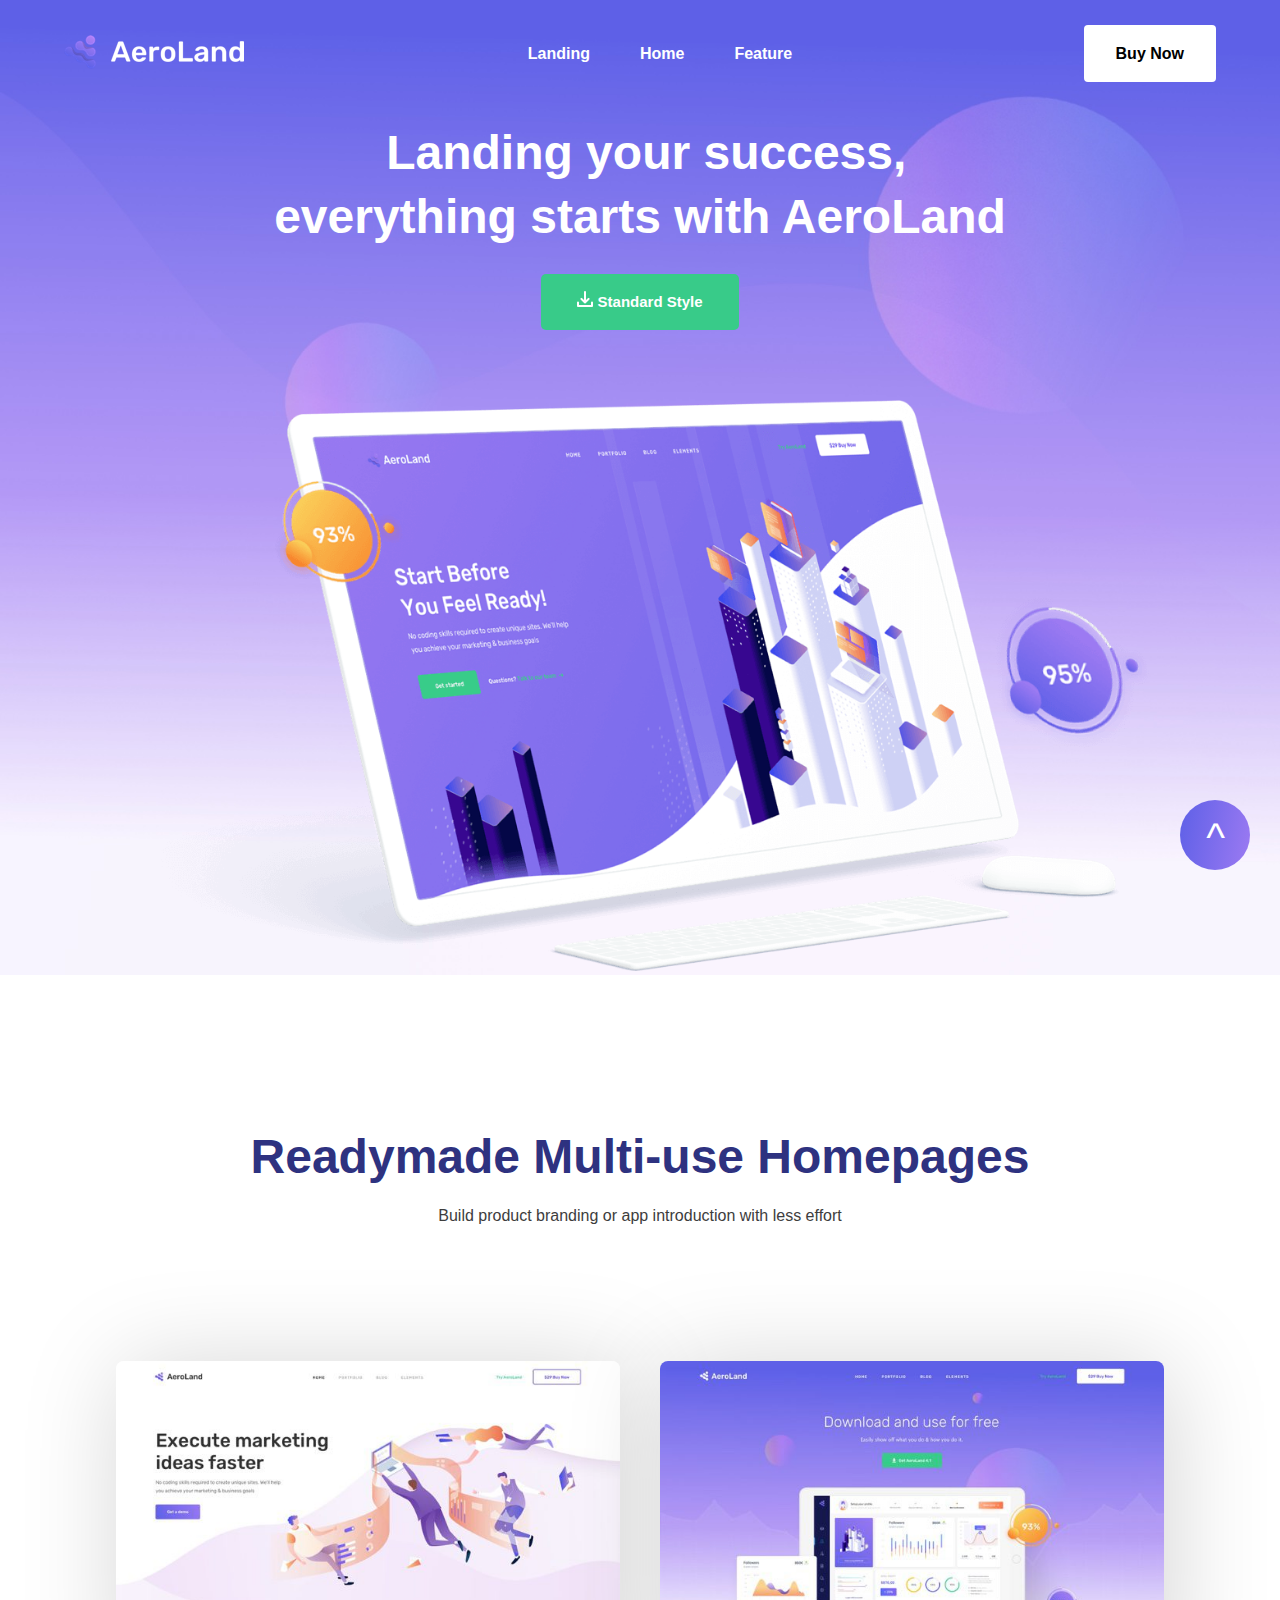
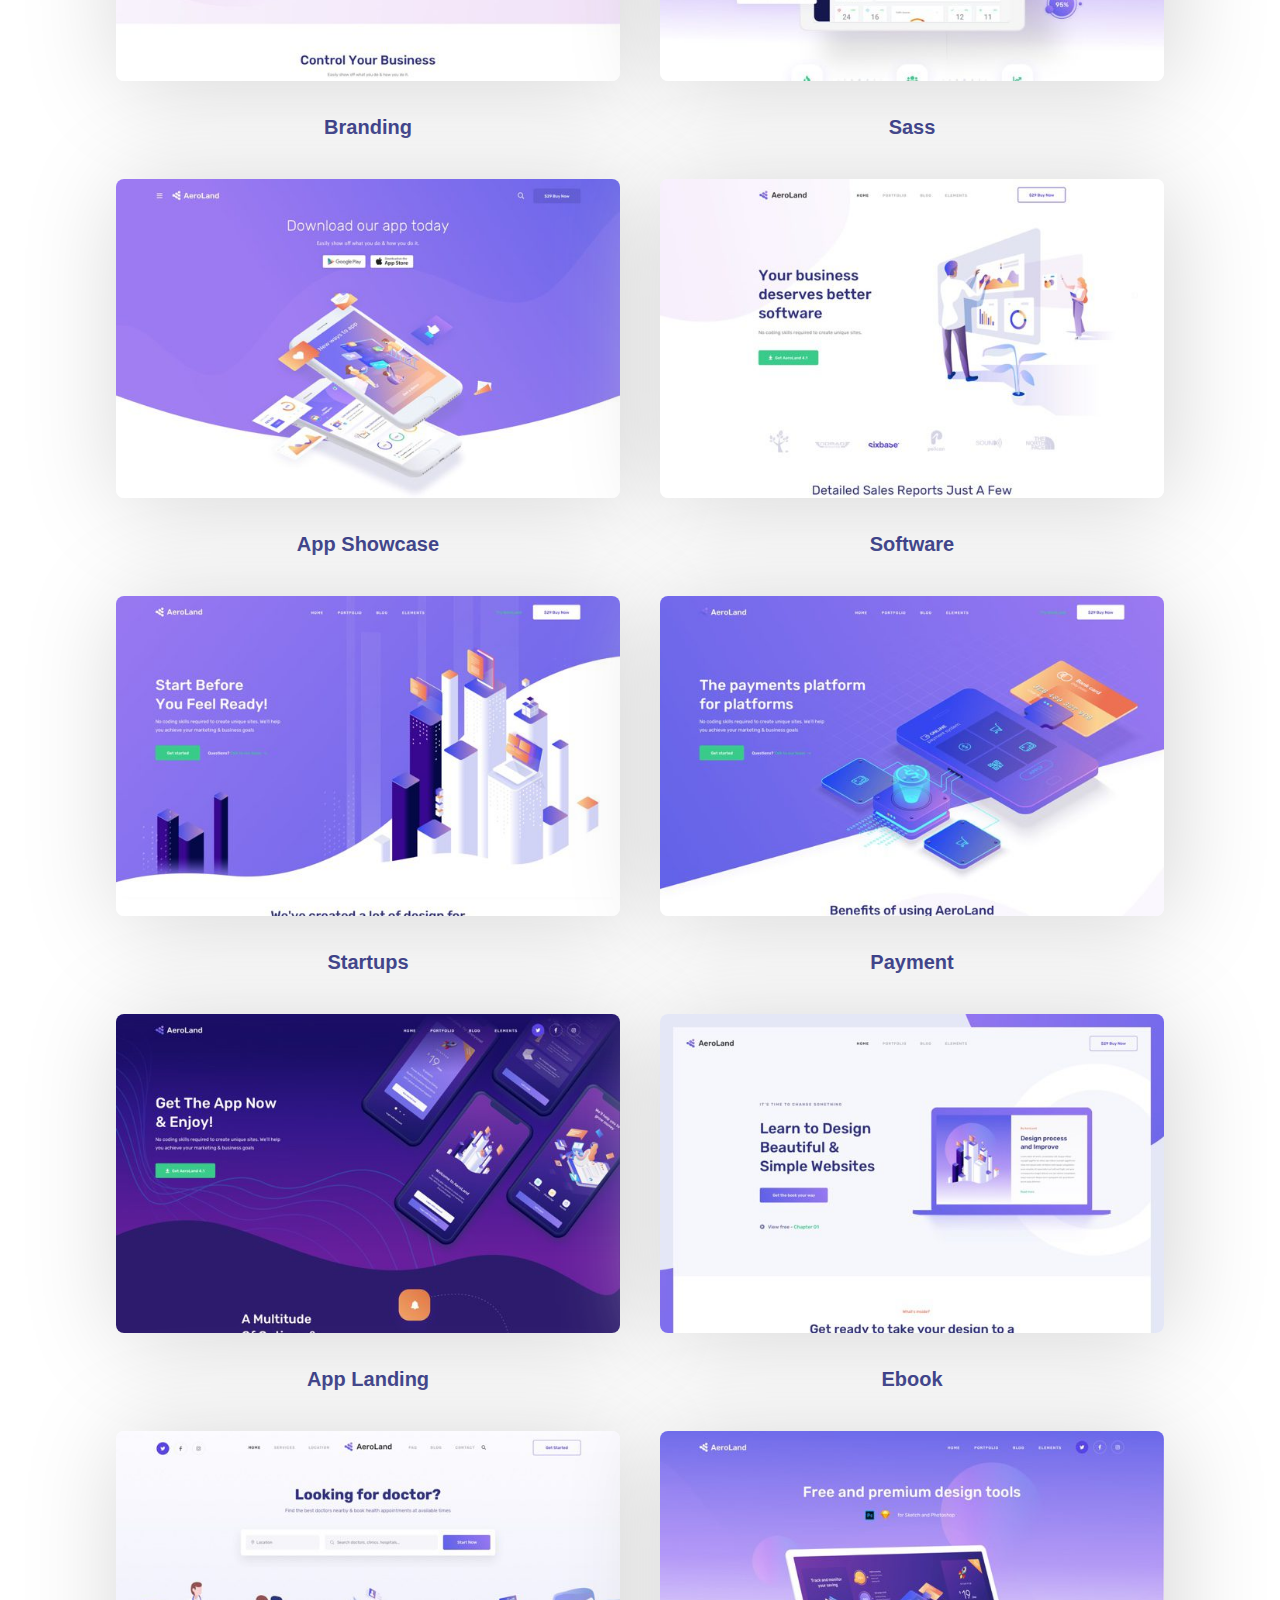
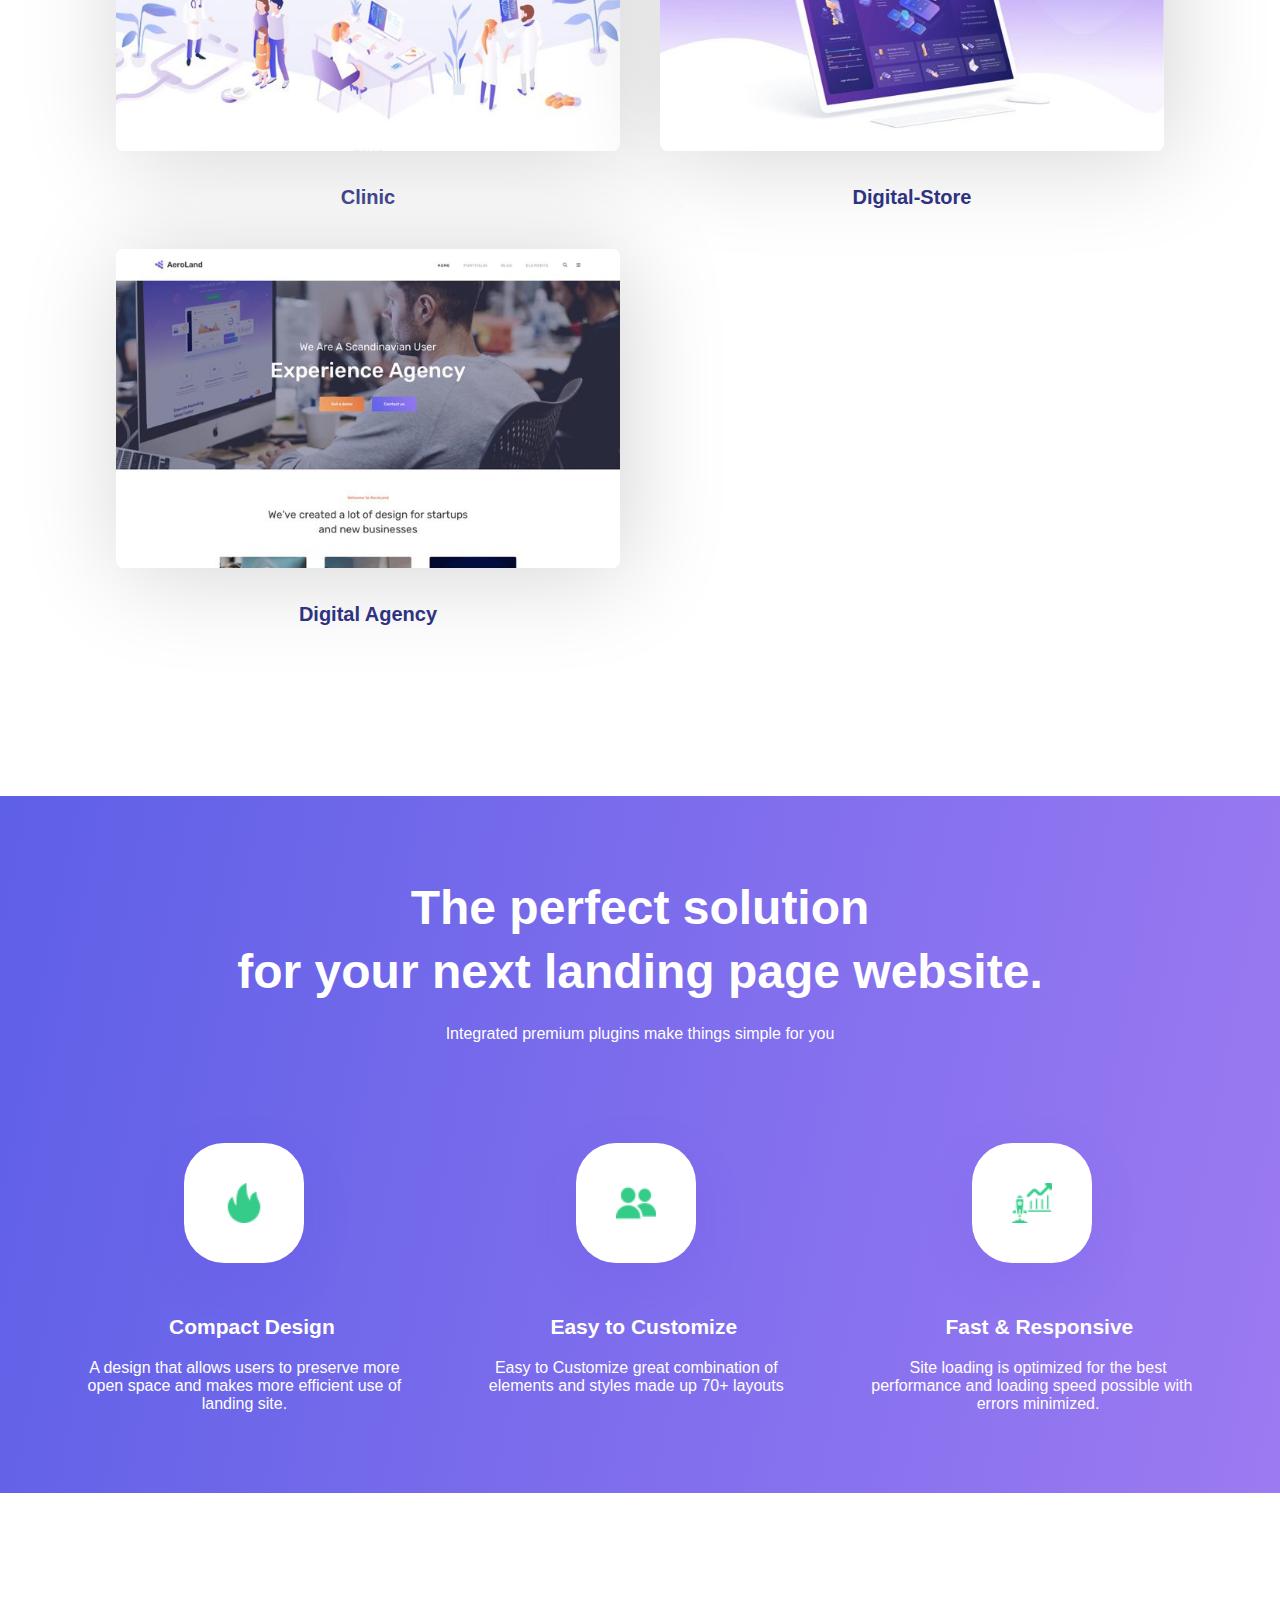
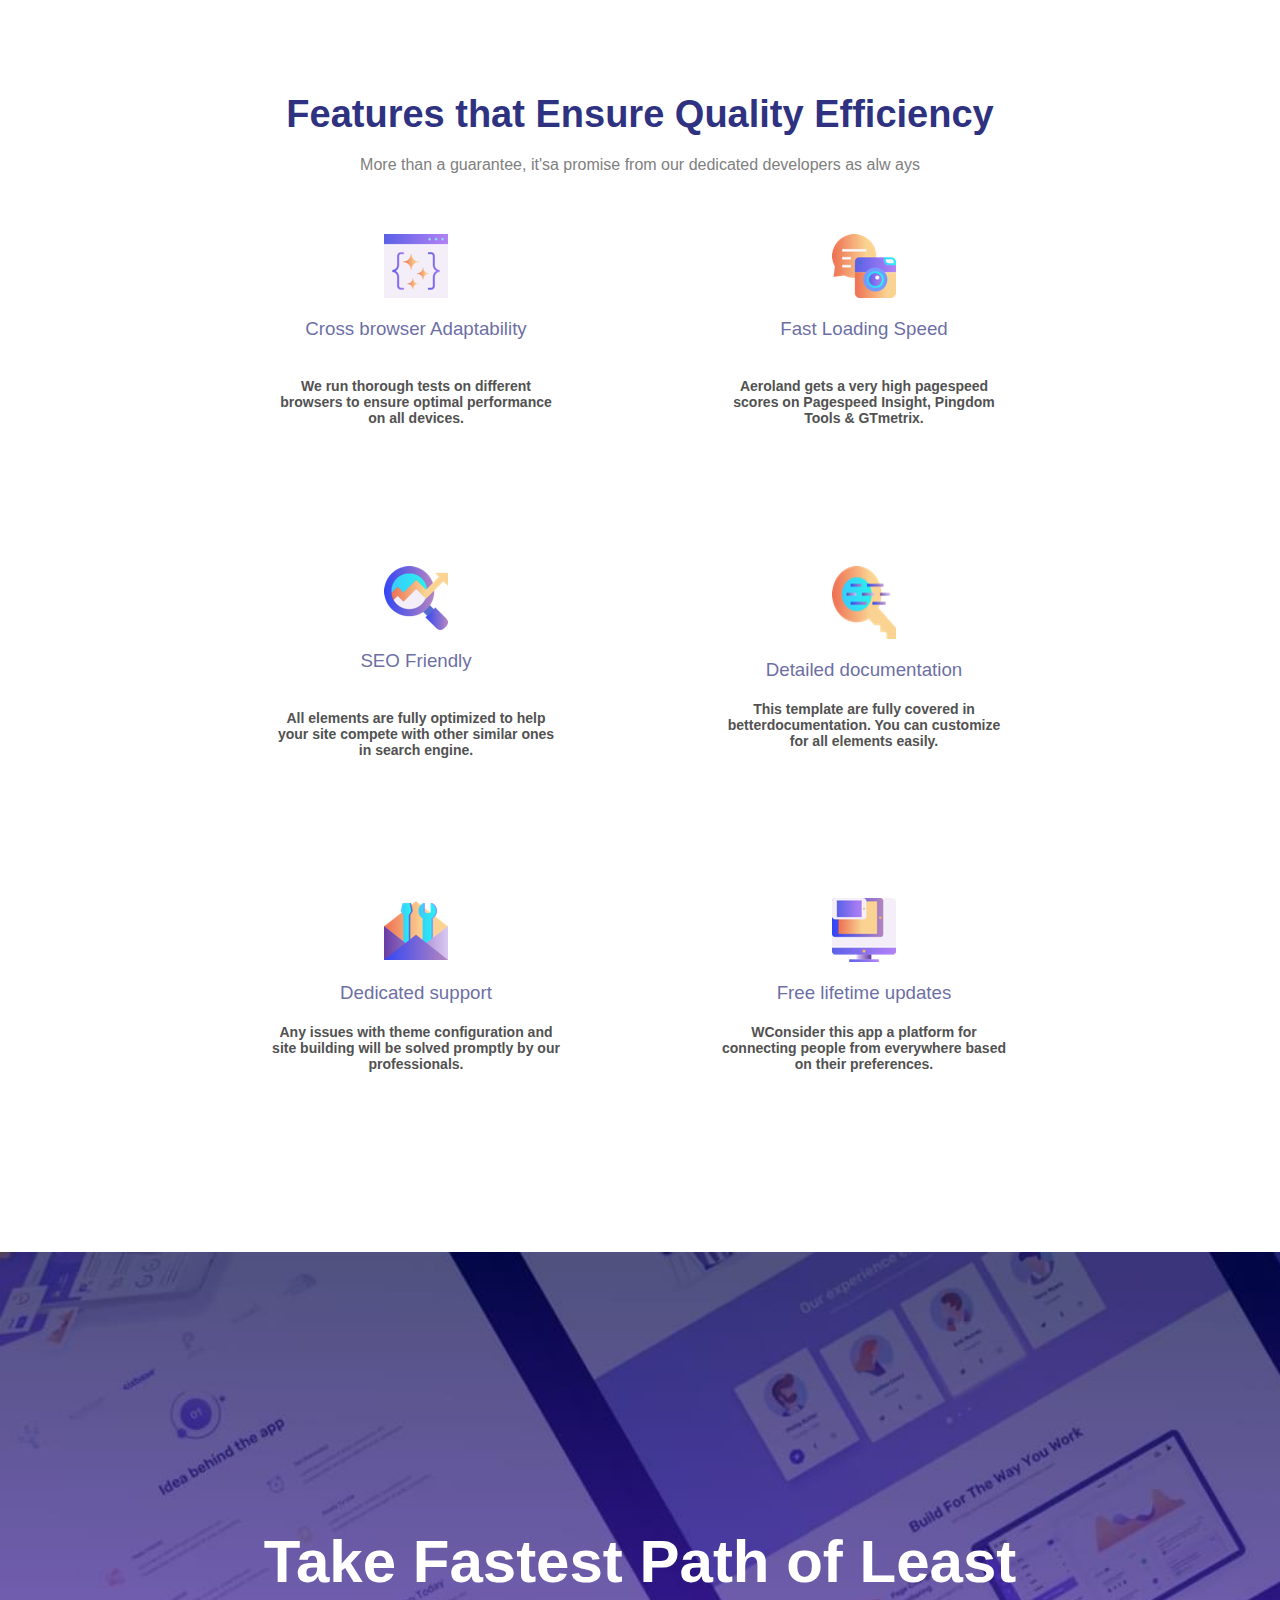
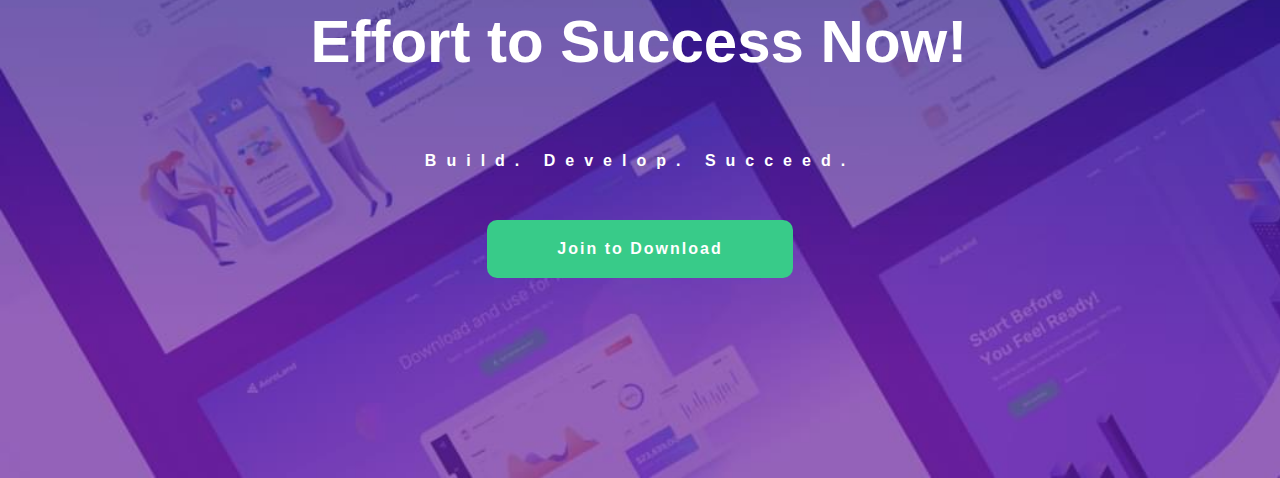
==== commit 88da2a56: "keyframes adicionados" ====
--- a/index.html
+++ b/index.html
@@ -12,6 +12,8 @@
 </head>
 
 <body>
+
+    <script type="text/javascript" src="js/script.js"></script>
     <!--LOGO DO SITE-->
     <div class="landing-hero-area">
 
@@ -24,8 +26,8 @@
             <div class="menu">
                 <ul>
                     <li><a href="#">Landing</a></li>
-                    <li><a href="#"> Home</a></li>
-                    <li><a href="#">Feature</a></li>
+                    <li><a href="#home"> Home</a></li>
+                    <li><a href="#feature">Feature</a></li>
                 </ul>
             </div>
 
@@ -34,6 +36,7 @@
             </div>
 
         </nav>
+
         <header class="header">
 
             <div class="headline">
@@ -56,6 +59,10 @@
                 </div>
             </div>
 
+            <div id="top" class="backtop">
+                <a href=""> <span>^</span> </a>
+            </div>
+
         </header>
 
     </div>
@@ -63,7 +70,7 @@
 
 
     <!--PARTE DA SECTION-->
-    <section class="landing-section">
+    <section id="home" class="landing-section">
         <div>
             <h2 class="titulo-section">Readymade Multi-use Homepages</h2>
             <p class="subtitulo-section">Build product branding or app introduction with less effort</p>
@@ -212,7 +219,7 @@
         <div class="wraper-section3">
 
 
-            <div class="titulo_e_subtitulo">
+            <div id="feature" class="titulo_e_subtitulo">
                 <div class="titulo3">
                     <h2>Features that Ensure Quality Efficiency
                     </h2>
@@ -239,7 +246,7 @@
 
                     </div>
 
-                    <div class="content-sec2">
+                    <div class="content-sec1">
                         <img class="img00" src=".//image/icons-section3/icon-sec2.png" alt="">
 
                         <div class="titulo_e_subtitulo_section3">
@@ -252,7 +259,7 @@
                     </div>
 
 
-                    <div>
+                    <div class="content-sec1">
                         <img class="img00" src=".//image/icons-section3/icon-sec3.png" alt="">
 
                         <div class="titulo_e_subtitulo_section3">
@@ -266,7 +273,7 @@
                     </div>
 
 
-                    <div>
+                    <div class="content-sec1">
                         <img class="img00" src=".//image/icons-section3/icon-sec4.png" alt=""><br>
                         <div class="titulo_e_subtitulo_section3">
                             <h3>Detailed documentation</h3>
@@ -277,7 +284,7 @@
                         </div>
                     </div>
 
-                    <div>
+                    <div class="content-sec1">
                         <img class="img00" src=".//image/icons-section3/icon-sec5.png" alt="">
                         <div class="titulo_e_subtitulo_section3">
                             <h3>Dedicated support</h3>
@@ -288,7 +295,7 @@
                         </div>
                     </div>
 
-                    <div class="content-sec6">
+                    <div class="content-sec1">
                         <img class="img00" src=".//image/icons-section3/icon-sec6.png" alt="">
                         <div class="titulo_e_subtitulo_section3">
                             <h3>Free lifetime updates</h3>
--- a/css/style.css
+++ b/css/style.css
@@ -179,7 +179,6 @@
 .wrap-imagens>div {
     flex: 1 1 400px;
     margin: 20px;
-
 }
 
 .landing-miniatura img {
@@ -329,18 +328,21 @@
 
 
 .icon1:hover {
-    background: #38cb89;
+    animation-name: up;
+    animation-duration: 2s;
 
 }
 
 .icon2:hover {
-    background: #38cb89;
+
+    animation-name: up;
+    animation-duration: 2s;
 
 }
 
 .icon3:hover {
-    background: #38cb89;
-
+    animation-name: up;
+    animation-duration: 2s;
 }
 
 
@@ -360,13 +362,14 @@
 
 .titulo_e_subtitulo {
     text-align: center;
-    margin-top: 100px;
+    padding
 }
 
 .titulo3 {
     display: flex;
     justify-content: center;
     color: #2e3280;
+    padding: 100px 0px 0px 0px;
 }
 
 .titulo3 h2 {
@@ -383,24 +386,33 @@
     color: gray;
 }
 
+.content-sec1 {
+    display: flex;
+    flex-wrap: wrap;
+    justify-content: center;
+    max-width: 100%;
+}
+
 .container-area-section3 {
     display: flex;
     flex-wrap: wrap;
     justify-content: center;
     max-width: 100%;
     margin: 0 auto;
-    margin-top: 30px;
-}
+    margin-bottom: 100px;
+}
+
+
 
 .img00 {
     max-width: 100%;
+
 }
 
 .container-area-section3>div {
     flex: 1 1 400px;
     margin: 10px;
     padding: 50px;
-
 }
 
 
@@ -483,6 +495,80 @@
     margin-bottom: 200px;
 
 }
+
+
+.backtop {
+    position: fixed;
+    bottom: 30px;
+    right: 30px;
+    width: 70px;
+    height: 70px;
+    border-radius: 50%;
+    background: linear-gradient(-259deg, #5e60e7, #9c7af2);
+}
+
+.backtop>a {
+    color: white;
+    position: absolute;
+    right: 25px;
+    bottom: 10px;
+    font-size: 40px;
+    text-decoration: none;
+}
+
+
+
+/* INTERAÇÕES COM HOVER*/
+
+.landing-miniatura img:hover {
+    animation-name: up;
+    animation-duration: 2s;
+    cursor: pointer;
+}
+
+.content-sec1:hover {
+    animation-name: shadow;
+    animation-duration: 1s;
+}
+
+
+@keyframes up {
+    from {
+        background: #38cb89;
+        opacity: 0.6;
+
+    }
+
+    to {
+        opacity: 1;
+    }
+}
+
+
+
+
+@keyframes shadow {
+    from {
+        box-shadow: 6px 6px 100px rgb(221, 221, 221);
+    }
+
+    to {
+
+        box-shadow: 0px 0px 0px rgb(248, 248, 248);
+    }
+}
+
+
+@keyframes buttons-download-and-buynow {
+    from {}
+
+    to {}
+}
+
+
+
+
+
 
 /*MEDIA QUERY */
 @media (max-width: 741px) {
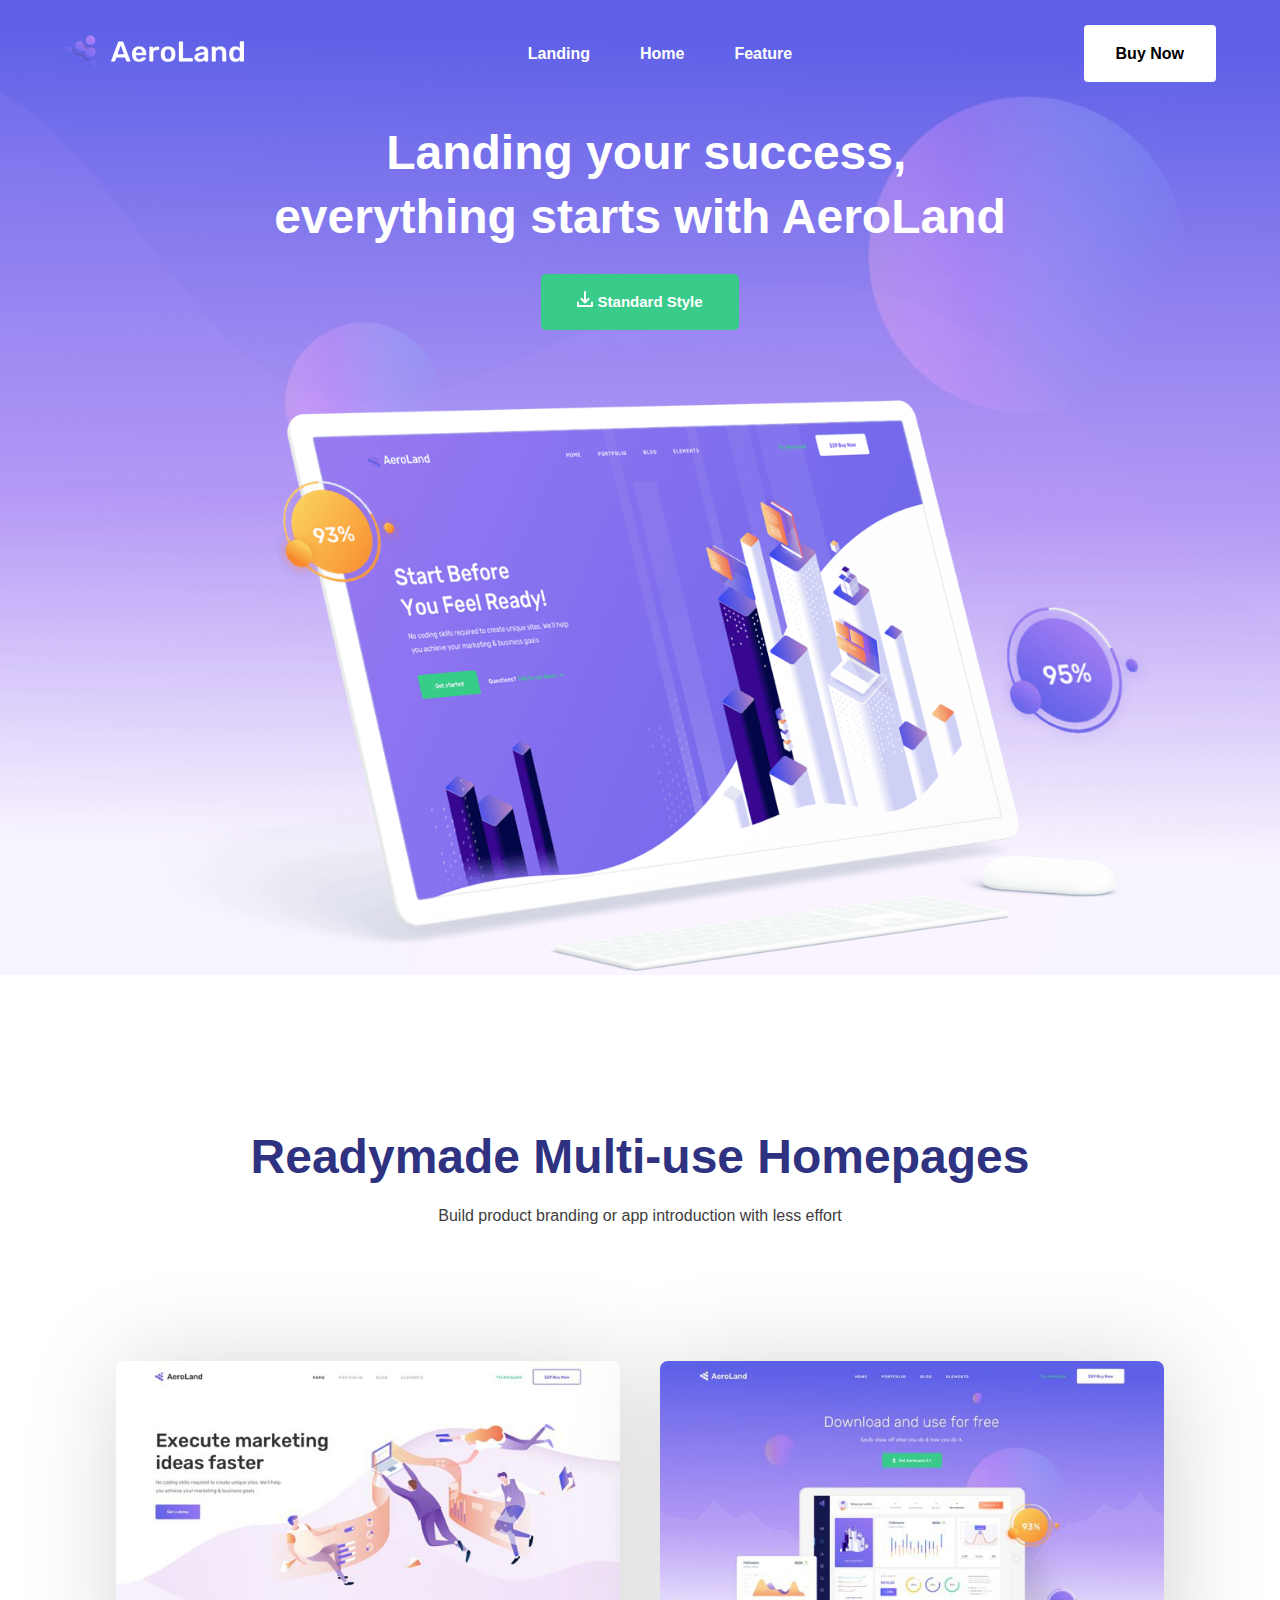
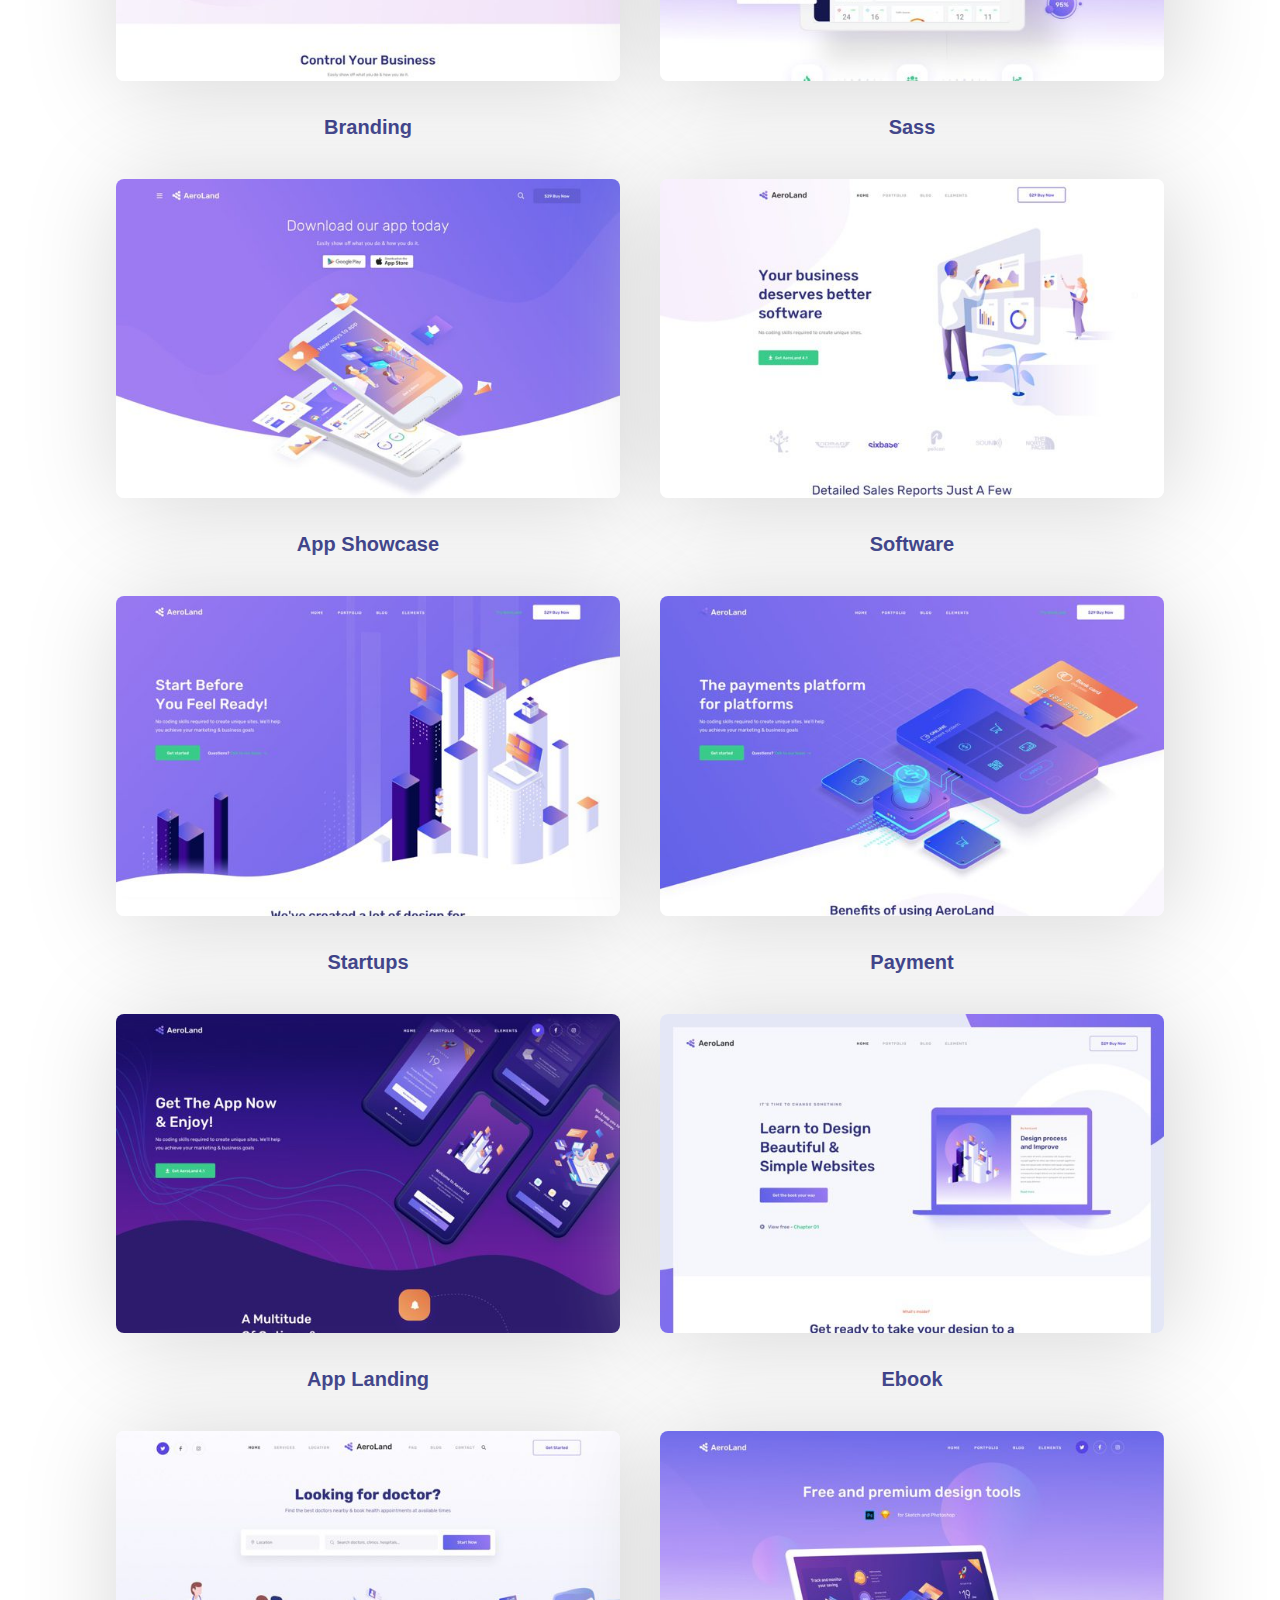
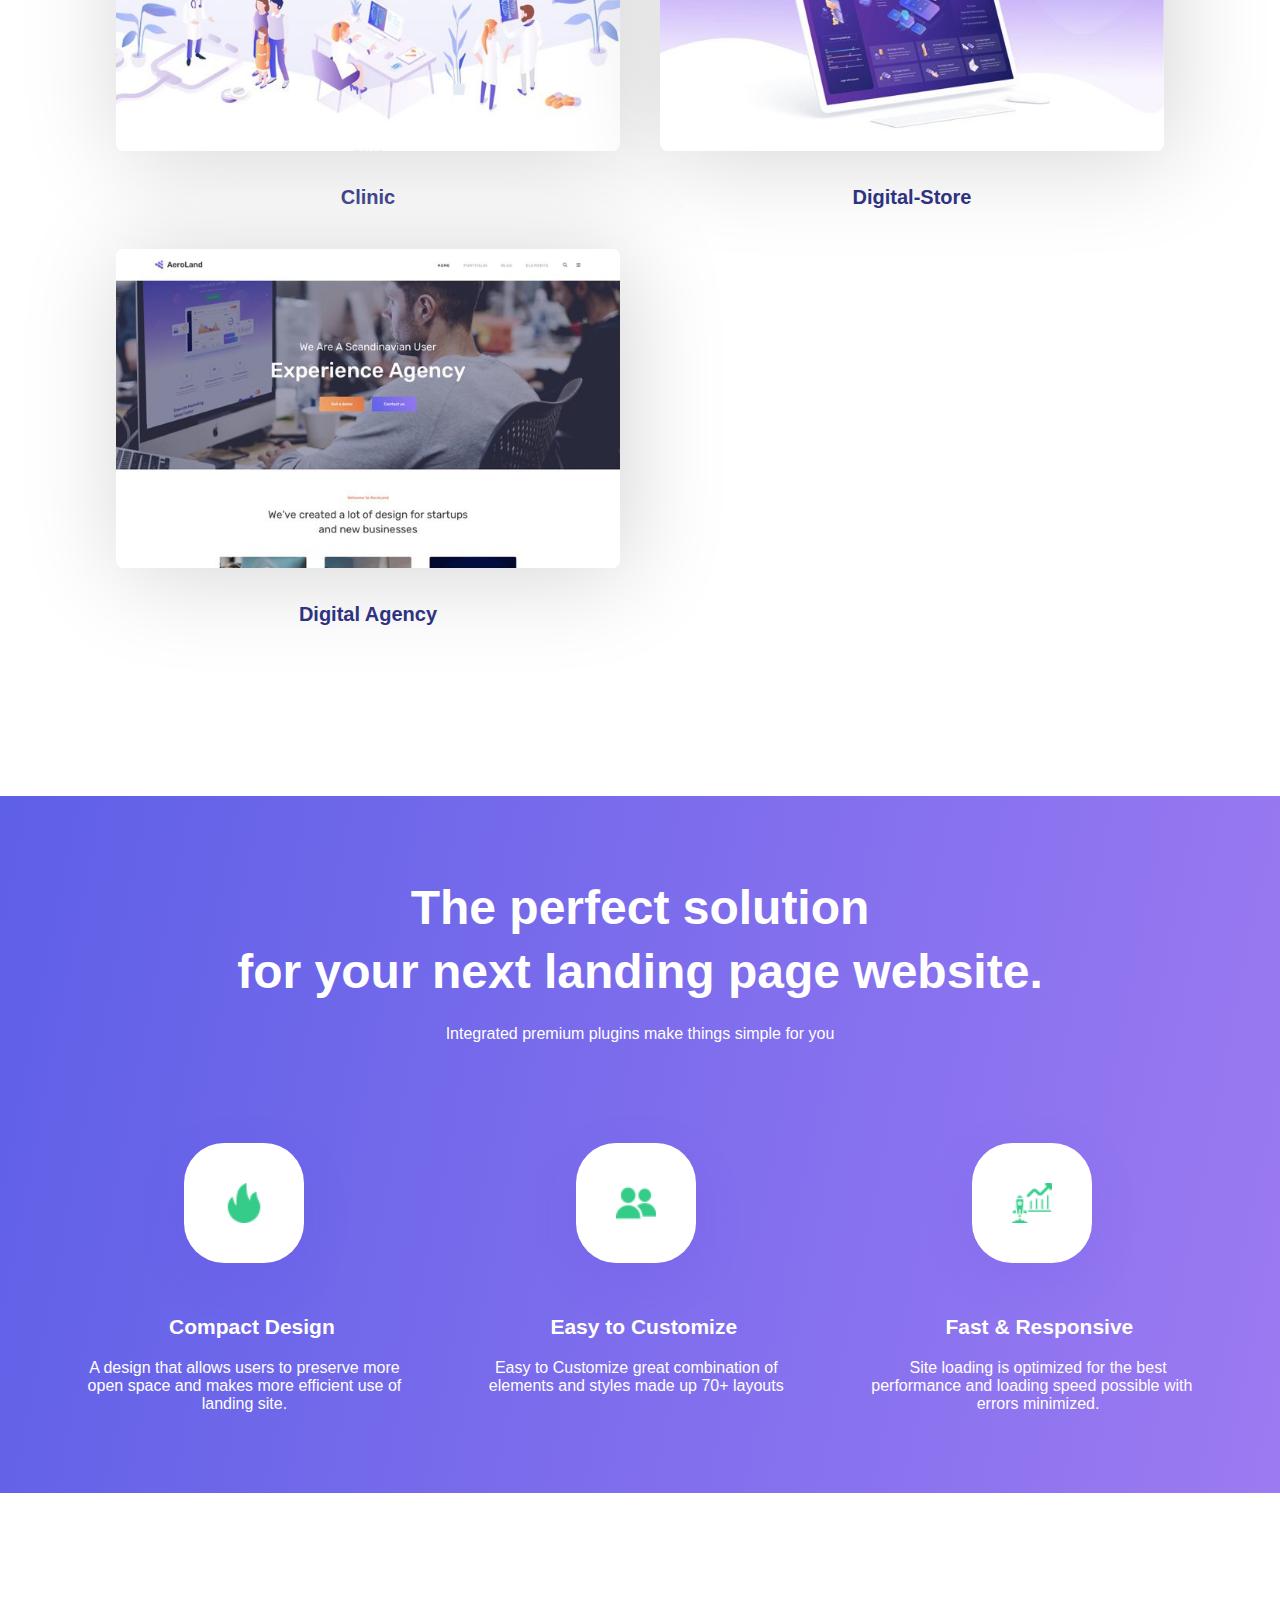
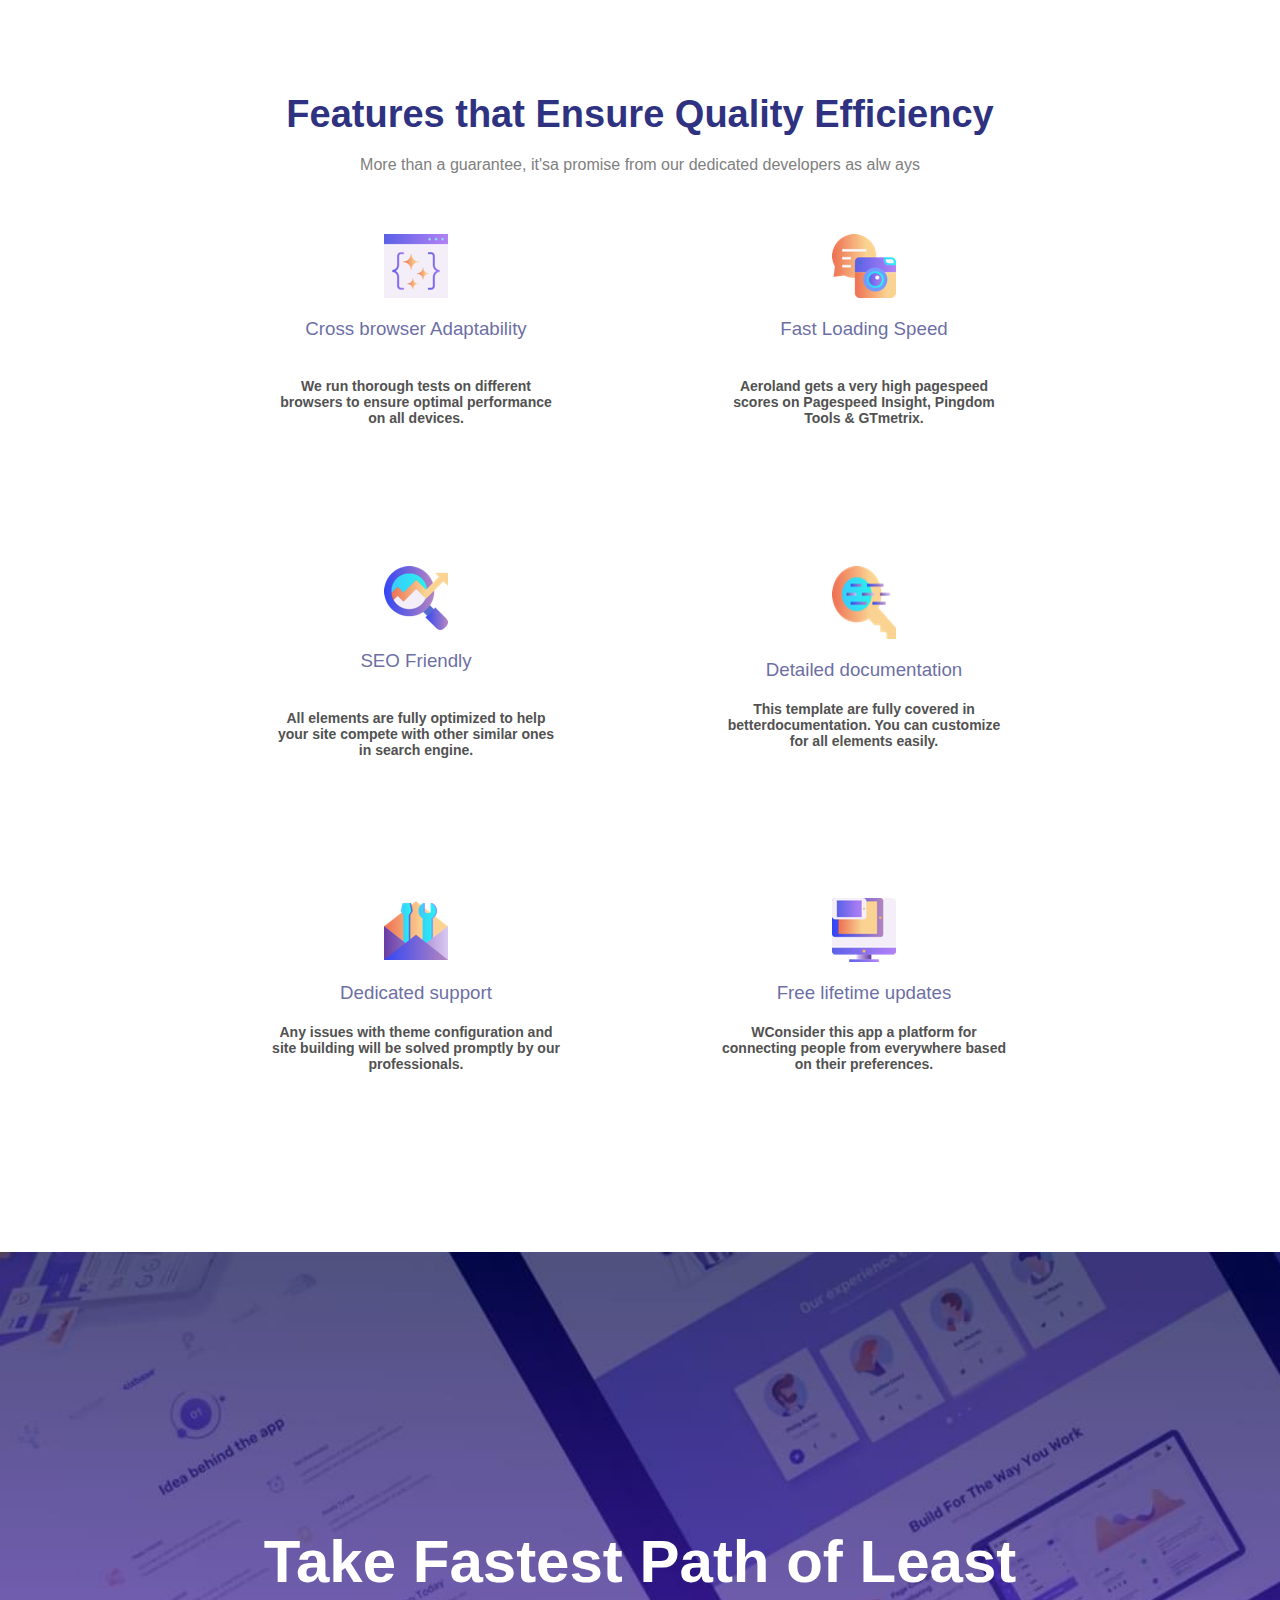
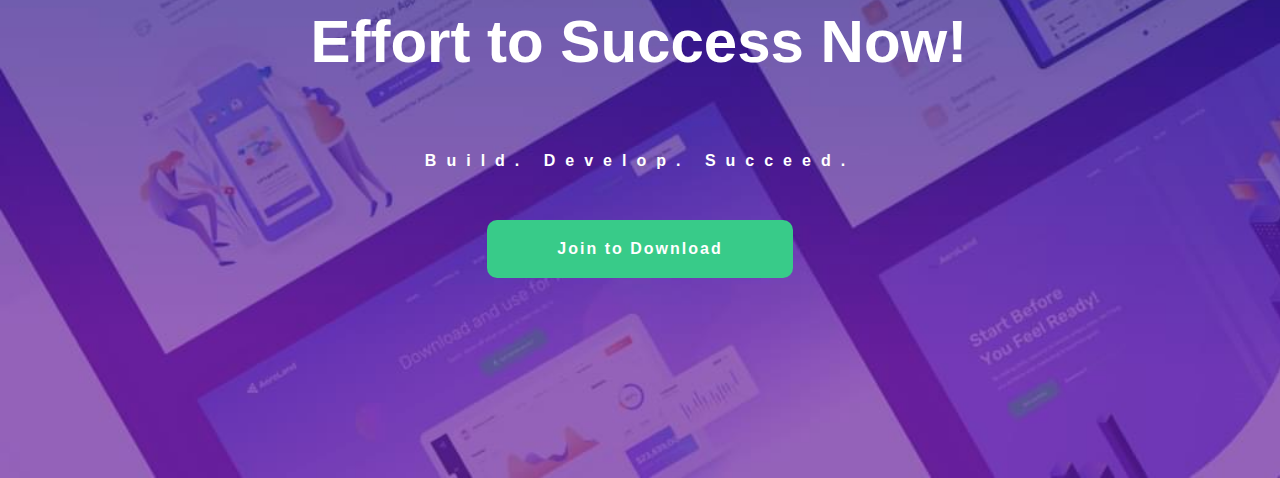
==== commit 2845117a: "botao de scroll up com js adicionado" ====
--- a/index.html
+++ b/index.html
@@ -12,13 +12,11 @@
 </head>
 
 <body>
-
-    <script type="text/javascript" src="js/script.js"></script>
     <!--LOGO DO SITE-->
     <div class="landing-hero-area">
 
 
-        <nav class="navbar">
+        <nav id="topo" class="navbar">
             <div class="logo">
                 <img src=".//image/logo.png" alt="logo land">
             </div>
@@ -59,10 +57,6 @@
                 </div>
             </div>
 
-            <div id="top" class="backtop">
-                <a href=""> <span>^</span> </a>
-            </div>
-
         </header>
 
     </div>
@@ -330,9 +324,23 @@
             </div>
 
 
-        </div>
+            <!-- AQUI É A LINHA ED CÓDIGO DO BOTÃO SCROLL-->
+            <div data-scroll="suave" data-anima="scroll">
+                <a href="#topo">
+                    <div class="topo">
+                        <img src="image/up-arrow.png" alt="ir para o topo">
+                    </div>
+                </a>
+                <div>
+                </div>
+
+
     </footer>
 
+    <script src="/js/scroll-animation.js"></script>
+    <script src="/js/scroll-suave.js"></script>
+
+
 </body>
 
 </html>--- a/css/style.css
+++ b/css/style.css
@@ -362,7 +362,6 @@
 
 .titulo_e_subtitulo {
     text-align: center;
-    padding
 }
 
 .titulo3 {
@@ -463,7 +462,7 @@
     font-weight: 500;
     line-height: 1.34;
     color: white;
-    width: 100%
+    width: 100%;
 }
 
 .paragrafo-footer {
@@ -497,25 +496,29 @@
 }
 
 
-.backtop {
+/* VOLTAR AO TOPO */
+
+
+.topo {
+    background: #fff;
     position: fixed;
-    bottom: 30px;
-    right: 30px;
-    width: 70px;
-    height: 70px;
+    bottom: 60px;
+    right: -500px;
+    display: flex;
+    width: 30px;
+    height: 30px;
+    align-items: center;
+    justify-content: center;
     border-radius: 50%;
-    background: linear-gradient(-259deg, #5e60e7, #9c7af2);
-}
-
-.backtop>a {
-    color: white;
-    position: absolute;
-    right: 25px;
-    bottom: 10px;
-    font-size: 40px;
-    text-decoration: none;
-}
-
+    transition: 0.4s all;
+
+
+}
+
+.show-button .topo {
+    right: 50px;
+    transition: 0.4s all;
+}
 
 
 /* INTERAÇÕES COM HOVER*/
@@ -528,7 +531,7 @@
 
 .content-sec1:hover {
     animation-name: shadow;
-    animation-duration: 1s;
+    animation-duration: 10s;
 }
 
 
@@ -559,16 +562,6 @@
 }
 
 
-@keyframes buttons-download-and-buynow {
-    from {}
-
-    to {}
-}
-
-
-
-
-
 
 /*MEDIA QUERY */
 @media (max-width: 741px) {
@@ -610,52 +603,53 @@
         font-size: 10px;
         color: rgb(82, 82, 82);
     }
-
-    @media (max-width: 374px) {
-        #botao-separado {
-            display: none;
-        }
-
-        .logo {
-            margin-left: 20%;
-        }
-
-        .title-landing {
-            font-size: 15px;
-        }
-
-        .btn-download {
-            padding: 1px;
-        }
-
-        .style-standard {
-            font-size: 10px;
-            font-weight: 600;
-            letter-spacing: 0;
-            color: #fff;
-            background: #38cb89;
-            padding: 0 30px;
-            height: 25px;
-            line-height: 1px;
-            border-width: 0;
-            border-radius: 4px;
-            text-decoration: none;
-            margin-top: 25px;
-
-
-        }
-
-        .style-standard a {
-            margin-left: 20px;
-        }
-
-        .style-standard>img {
-            visibility: hidden;
-            margin-right: 0px;
-        }
-
-
-    }
+}
+
+@media (max-width: 374px) {
+    #botao-separado {
+        display: none;
+    }
+
+    .logo {
+        margin-left: 20%;
+    }
+
+    .title-landing {
+        font-size: 15px;
+    }
+
+    .btn-download {
+        padding: 1px;
+    }
+
+    .style-standard {
+        font-size: 10px;
+        font-weight: 600;
+        letter-spacing: 0;
+        color: #fff;
+        background: #38cb89;
+        padding: 0 30px;
+        height: 25px;
+        line-height: 1px;
+        border-width: 0;
+        border-radius: 4px;
+        text-decoration: none;
+        margin-top: 25px;
+
+
+    }
+
+    .style-standard a {
+        margin-left: 20px;
+    }
+
+    .style-standard>img {
+        visibility: hidden;
+        margin-right: 0px;
+    }
+
+
+
 }
 
 @media (min-width: 2227px) and (max-width: 2698px) {
